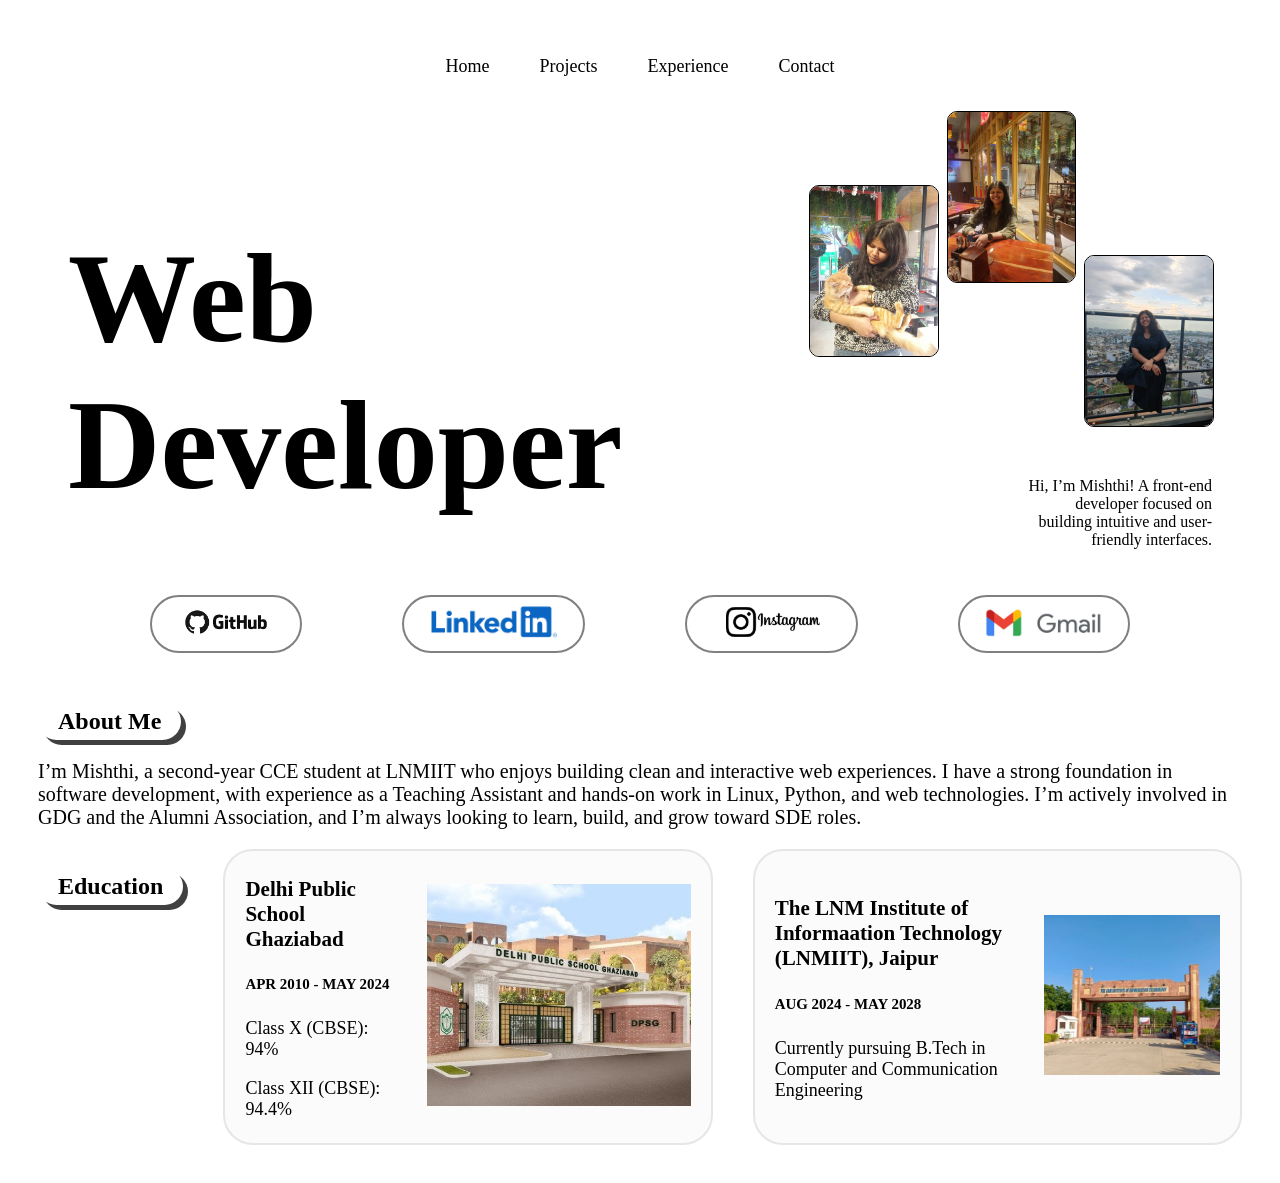
==== index.html @ 228af2f1 "new css initial commit" ====
<!DOCTYPE html>
<html>
  <head>
    <title>MISHTHI GARG</title>
    <link rel="stylesheet" href="main.css">
  </head>
  <body>
    <div class="header">
      <p class="header-element">Home</p>
      <p class="header-element">Projects</p>
      <p class="header-element">Experience</p>
      <p class="header-element">Contact</p>
    </div>
    <div class="content">
      <div class="home">
        <div class="role">
          <h1 class="role-name">Web Developer</h1>
        </div>
        <div class="pics-n-about">
          <div class="home-pic-container">
            <div class="pic-div"><img src="home-pic.jpeg" class="home-pic pic1"></div>
            <div class="pic-div"><img src="home-pic(1).jpeg" class="home-pic pic2"></div>
            <div class="pic-div"><img src="home-pic(2).jpeg" class="home-pic pic3"></div>
          </div>
          <div class="brief">
            <p>
              Hi, I’m Mishthi! A front-end developer focused on building intuitive and user-friendly interfaces.
            </p>
          </div>
        </div>
      </div>
      <div class="socials">
        <div class="social-div">
          <a href="https://github.com/mishthi-garg" target="_blank">
            <img class="social-icon git" src="git-logo.png">
          </a>
        </div>
        <div class="social-div">
          <a href="https://linkedin.com/in/mishthi-garg-" target="_blank">
            <img class="social-icon linkedIn" src="linkedin-logo.png">
          </a>
        </div>
        <div class="social-div">
          <a href="https://instagram.com/garg_mishthi/" target="_blank">
            <img class="social-icon insta" src="insta-logo.png">
          </a>
        </div>
        <div class="social-div">
          <a href="mailto:mishthigarg1306@gmail.com">
            <img class="social-icon gmail" src="gmail-logo.png">
          </a>
        </div>
      </div>
      <div class="about">
        <h2 class="section-heading">About Me</h2>
        <p class="about-para">
          I’m Mishthi, a second-year CCE student at LNMIIT who enjoys building clean and interactive web experiences. I have a strong foundation in software development, with experience as a Teaching Assistant and hands-on work in Linux, Python, and web technologies. I’m actively involved in GDG and the Alumni Association, and I’m always looking to learn, build, and grow toward SDE roles.
        </p>
      </div>
      <div class="education">
        <div>
          <h2 class="section-heading">Education</h2>
        </div>
        <div class="edu DPSG">
          <div class="edu-info">
            <h3>Delhi Public School Ghaziabad</h3>
            <h5>APR 2010 - MAY 2024</h5>
            <p>Class X (CBSE): 94%</p>
            <p>Class XII (CBSE): 94.4%</p>
          </div>
          <div class="edu-pic-div">
            <img class="edu-pic" src="dpsg.jpg">
          </div>
          
        </div>
        <div class="edu LNMIIT">
          <div class="edu-info">
            <h3>The LNM Institute of Informaation Technology (LNMIIT), Jaipur</h3>
            <h5>AUG 2024 - MAY 2028</h5>
            <p>Currently pursuing B.Tech in Computer and Communication Engineering</p>
          </div>
          <div class="edu-pic-div">
            <img class="edu-pic" src="lnmiit.jpg">
          </div>
        </div>
      </div>

      <div class="projects"></div>
      <div class="skills"></div>
      <div class="experience"></div>
      <div class="contact"></div>
    </div>
  </body>
</html>
---- main.css ----
.header{
  display: flex;
  justify-content: center;
  gap: 50px;
}
.header-element{
  font-size: 18px;
}
.header-element:hover{
  font-size: 20px;
  cursor: pointer;
  font-weight: bold;
}

.education{
  display: flex;
  gap: 40px;
  justify-content: left;
  flex-wrap: wrap;
}

.edu{
  padding: 5px 20px;
  border-radius: 30px;
  border: 2px solid rgb(230, 230, 230);
  background-color: rgba(250, 250, 250, 0.75);
  display: flex;
  gap: 30px;
  align-items: center;
  flex: 1 1 300px;
  min-width: 0;
}
.edu-pic{
  width: 100%;
  height: auto;
}

.edu-info{
  font-size: large;
}

.section-heading{
  padding: 5px 20px;
  border-radius: 50px;
  width: fit-content;
  box-shadow: 5px 5px rgba(0,0,0,0.75);
}
.about-para{
  font-size: clamp(12px, 2vw, 20px);
}

.pics-n-about{
  display: flex;
  flex-direction: column;
  /* background-color: aqua; */
}
.brief{
  font-size: clamp(12px, 2vw, 16px);
  padding-right: 30px;
  width: 40%;
  margin-left: auto;
}
.brief p{
  text-align: right;
}

.socials{
  display: flex;
  gap: 100px;
  justify-content: center;
  padding: 30px;
}
.social-icon{
  width: 100%;
  height: 40px;
}
.social-div{
  border: 2px solid gray;
  padding: 5px 20px;
  border-radius: 50px;
}
.social-div:hover{
  border: 5px solid black;
  cursor: pointer;
}
.home{
  display: grid;
  grid-template-columns: 2fr 1.25fr;
}
.home-pic{
  width: 100%;
  height: auto;
  border: 0.25px solid black;
  border-radius: 10px;
}

.pic1{
  margin-top: -10px;
}
.pic2{
  margin-top: -180px;
}
.pic3{
  margin-top: 130px;
}
.home-pic-container{
  /* background-color: blueviolet; */
  display: grid;
  grid-template-columns: 1fr 1fr 1fr;
  column-gap: 10px;
  padding: 30px;
  align-items: center;
}
.role-name{
  font-size: clamp(40px, 10vw, 160px);
  margin: 0;
  padding: 30px;
}
.role{
  padding-top: 100px;
  /* background-color: chartreuse; */
}
body{
  padding: 30px;
}
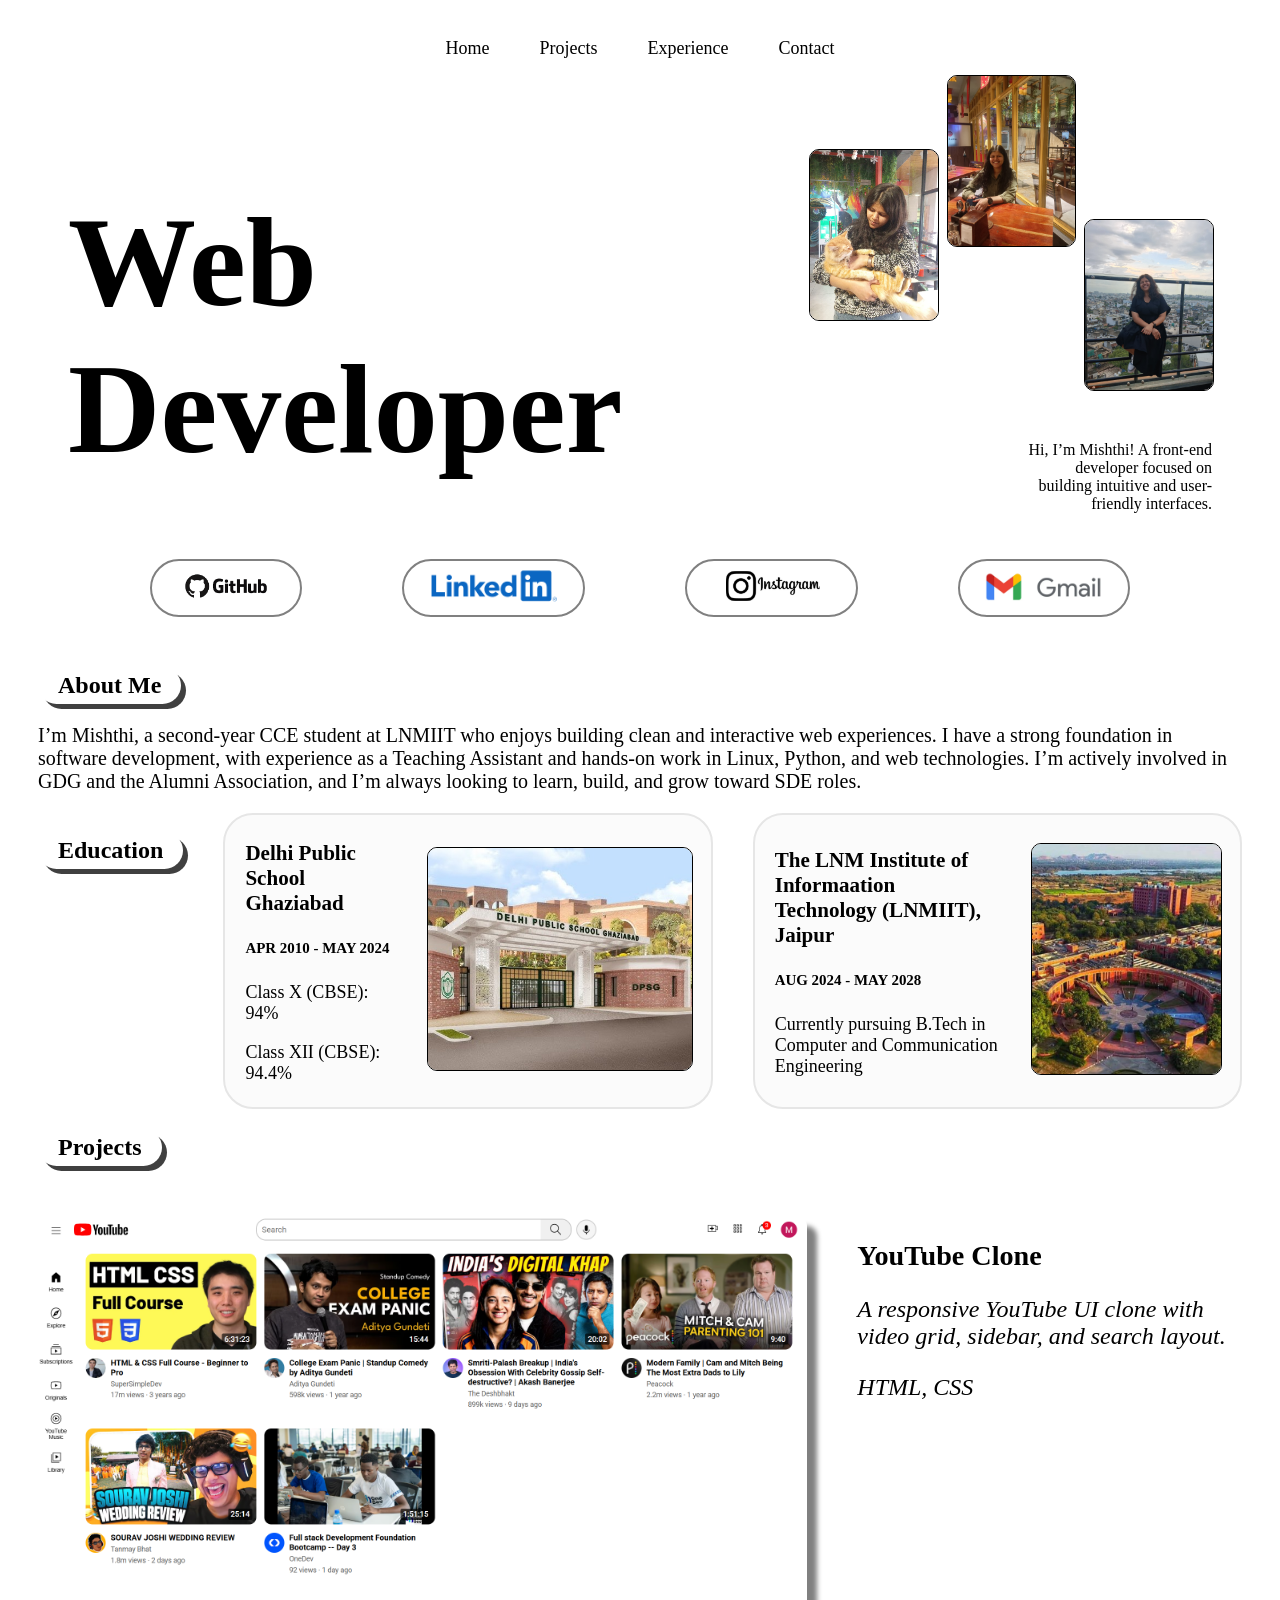
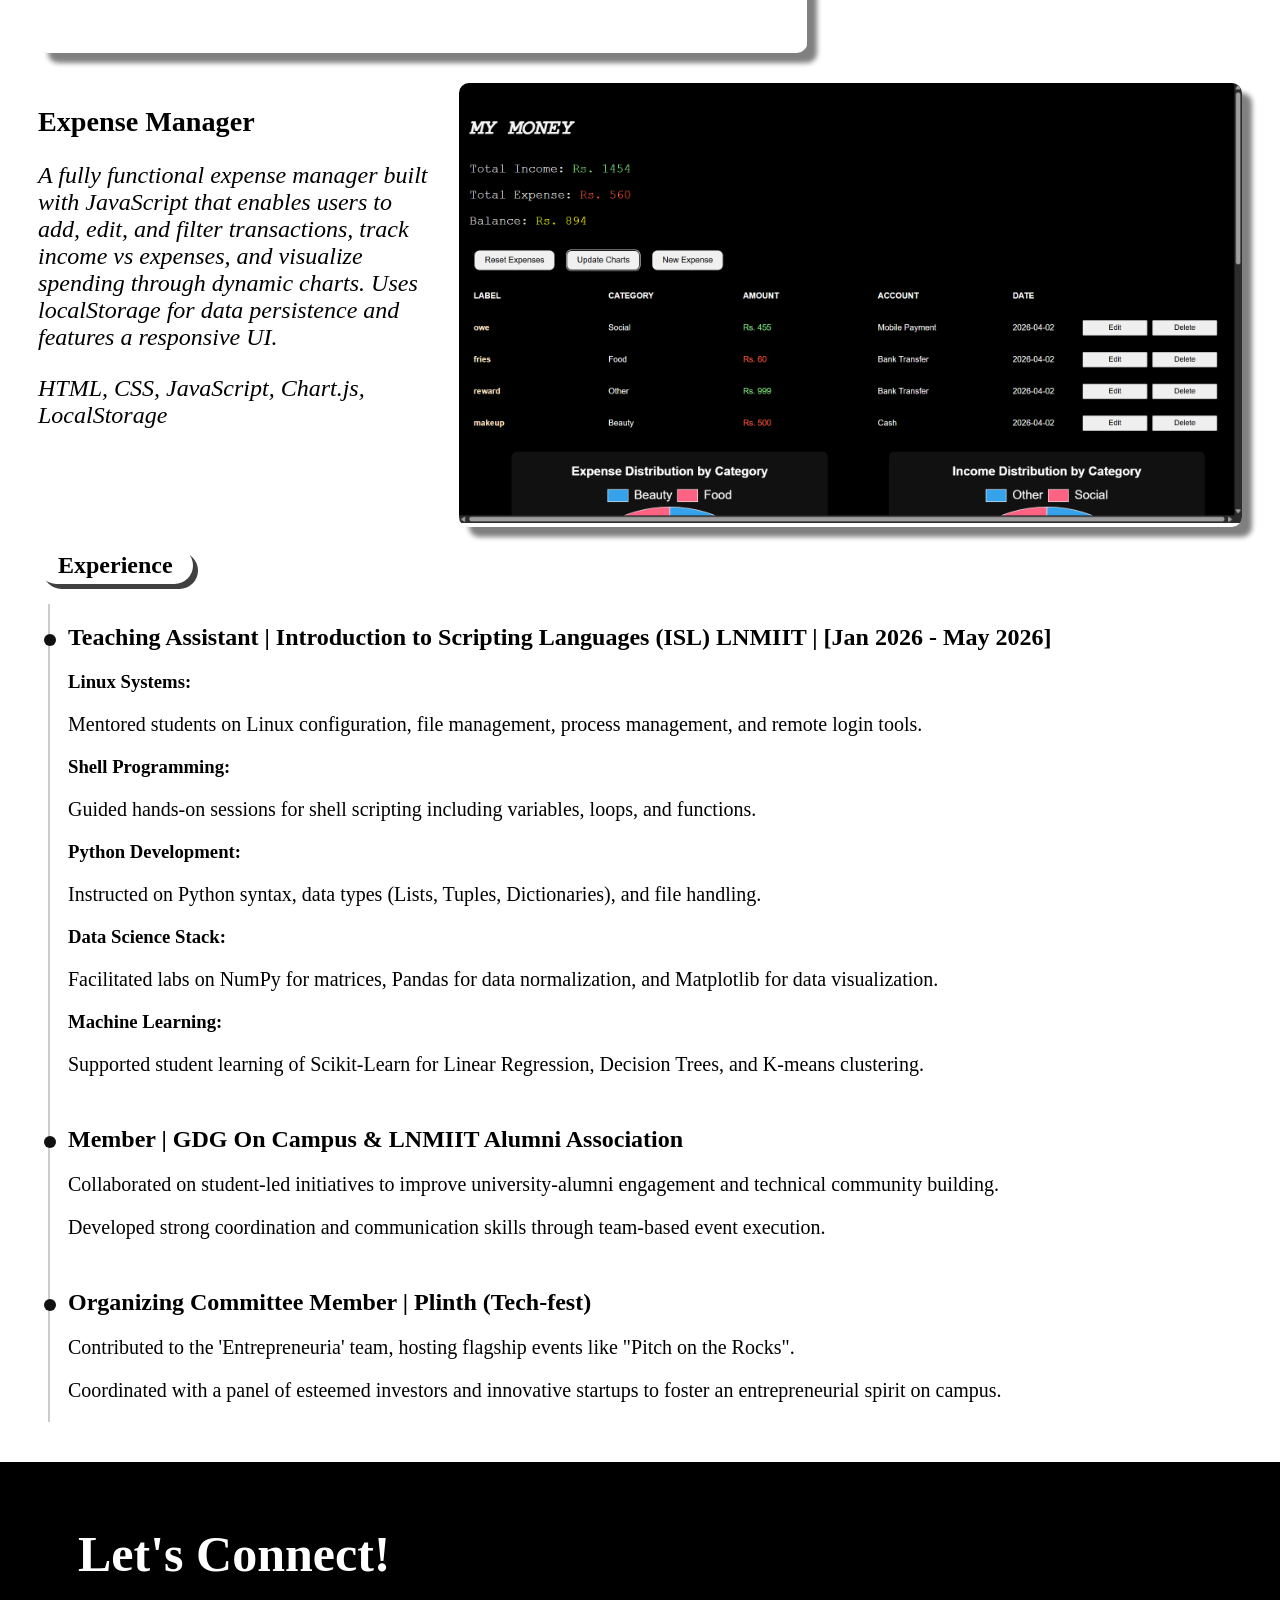
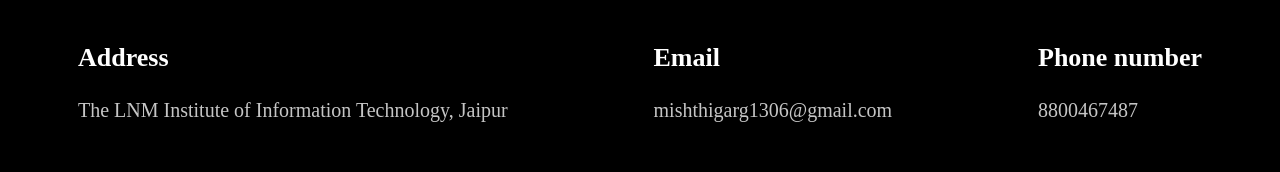
==== commit 12214062: "remaining elements" ====
--- a/index.html
+++ b/index.html
@@ -6,13 +6,13 @@
   </head>
   <body>
     <div class="header">
-      <p class="header-element">Home</p>
-      <p class="header-element">Projects</p>
-      <p class="header-element">Experience</p>
-      <p class="header-element">Contact</p>
+      <a href="#home" class="header-element">Home</a>
+      <a href="#projects" class="header-element">Projects</a>
+      <a href="#experience" class="header-element">Experience</a>
+      <a href="#contact" class="header-element">Contact</a>
     </div>
     <div class="content">
-      <div class="home">
+      <div class="home" id="home">
         <div class="role">
           <h1 class="role-name">Web Developer</h1>
         </div>
@@ -51,7 +51,7 @@
           </a>
         </div>
       </div>
-      <div class="about">
+      <div class="about" id="about">
         <h2 class="section-heading">About Me</h2>
         <p class="about-para">
           I’m Mishthi, a second-year CCE student at LNMIIT who enjoys building clean and interactive web experiences. I have a strong foundation in software development, with experience as a Teaching Assistant and hands-on work in Linux, Python, and web technologies. I’m actively involved in GDG and the Alumni Association, and I’m always looking to learn, build, and grow toward SDE roles.
@@ -85,10 +85,107 @@
         </div>
       </div>
 
-      <div class="projects"></div>
-      <div class="skills"></div>
-      <div class="experience"></div>
-      <div class="contact"></div>
+      <div class="projects" id="projects">
+        <div>
+          <h2 class="section-heading">Projects</h2>
+        </div>
+        <div class="yt-project proj-div">
+          <div class="thumbnail">
+            <a href="https://mishthi-garg.github.io/youtube-clone/" target="_blank">
+             <img src="yt-project.png" class="project-img">
+            </a>
+          </div>
+          <div class="proj-info">
+            <h2 class="project-name">YouTube Clone</h2>
+            <p class="project-desc">
+              A responsive YouTube UI clone with video grid, sidebar, and search layout.
+            </p>
+            <p class="tech-stack">HTML, CSS</p>
+          </div>
+        </div>
+        <div class="exp-project proj-div">
+          <div class="proj-info">
+            <h2 class="project-name">Expense Manager</h2>
+            <p class="project-desc">
+              A fully functional expense manager built with JavaScript that enables users to add, edit, and filter transactions, track income vs expenses, and visualize spending through dynamic charts. Uses localStorage for data persistence and features a responsive UI.
+            </p>
+            <p class="tech-stack">
+              HTML, CSS, JavaScript, Chart.js, LocalStorage
+            </p>
+          </div>
+          <div class="thumbnail">
+            <a href="https://mishthi-garg.github.io/expense-tracker/" target="_blank">
+              <img src="exp-project.png" class="project-img">
+            </a>
+          </div>
+
+          </div>
+        </div>
+      </div>
+      
+      <div class="experience" id="experience">
+        <h2 class="section-heading">Experience</h2>
+        <div class="exp-desc timeline">
+          <div class="exp-div">
+            <h2>
+              Teaching Assistant | Introduction to Scripting Languages (ISL) LNMIIT | [Jan 2026 - May 2026]
+            </h2>
+            <h3>
+              Linux Systems:
+            </h3>
+            <p>Mentored students on Linux configuration, file management, process management, and remote login tools.</p>
+
+            <h3>Shell Programming:</h3>
+            <p>Guided hands-on sessions for shell scripting including variables, loops, and functions.</p>
+
+            <h3>Python Development:</h3>
+            <p>Instructed on Python syntax, data types (Lists, Tuples, Dictionaries), and file handling.</p>
+
+            <h3>Data Science Stack:</h3>
+            <p>
+               Facilitated labs on NumPy for matrices, Pandas for data normalization, and Matplotlib for data visualization.
+            </p>
+
+            <h3>Machine Learning: </h3>
+            <p>Supported student learning of Scikit-Learn for Linear Regression, Decision Trees, and K-means clustering.</p>
+          </div>
+          <div class="exp-div">
+            <h2>Member | GDG On Campus & LNMIIT Alumni Association</h2>
+            <p>Collaborated on student-led initiatives to improve university-alumni engagement and technical community building.</p>
+            <p>Developed strong coordination and communication skills through team-based event execution.</p>
+          </div>
+          <div class="exp-div">
+            <h2>Organizing Committee Member | Plinth (Tech-fest)</h2>
+            <p>Contributed to the 'Entrepreneuria' team, hosting flagship events like "Pitch on the Rocks".</p>
+            <p>Coordinated with a panel of esteemed investors and innovative startups to foster an entrepreneurial spirit on campus.</p>
+          </div>
+        </div>
+      </div>
+      <div class="contact" id="contact">
+        <div contact-head>
+          <h1>Let's Connect!</h1>
+        </div>
+        <div class="contact-details">
+          <div class="contact-div">
+            <h3>
+              Address
+            </h3>
+            <p>The LNM Institute of Information Technology, Jaipur</p>
+          </div>
+          <div class="contact-div">
+            <h3>
+              Email
+            </h3>
+            <p>mishthigarg1306@gmail.com</p>
+          </div>
+          <div class="contact-div">
+            <h3>
+              Phone number
+            </h3>
+            <p>8800467487</p>
+          </div>
+        </div>
+      </div>
     </div>
   </body>
 </html>
--- a/main.css
+++ b/main.css
@@ -5,11 +5,92 @@
 }
 .header-element{
   font-size: 18px;
+  color: black;
+  text-decoration: none;
 }
 .header-element:hover{
   font-size: 20px;
   cursor: pointer;
   font-weight: bold;
+}
+
+.timeline {
+  position: relative;
+  padding-left: 30px;
+}
+
+.timeline::before {
+  content: '';
+  position: absolute;
+  left: 10px;
+  top: 0;
+  width: 2px;
+  height: 100%;
+  background-color: #ccc;
+}
+
+.exp-div {
+  position: relative;
+}
+
+.exp-div::before {
+  content: '';
+  position: absolute;
+  left: -24px;
+  top: 30px;
+  width: 12px;
+  height: 12px;
+  background-color: #111;
+  border-radius: 50%;
+}
+
+.experience p{
+  font-size: 20px;
+}
+.exp-desc{
+  display: flex;
+  flex-direction: column;
+  row-gap: 10px;
+}
+
+.project-name {
+  font-size: clamp(18px, 2.2vw, 32px);
+  font-weight: 600;
+}
+.project-desc, .tech-stack{
+ font-size: clamp(12px, 2.2vw, 24px);
+ font-style: italic;
+}
+
+.projects{
+  display: flex;
+  flex-direction: column;
+  row-gap: 30px;
+}
+.project-img{
+  width: 100%;
+  height: auto;
+}
+.thumbnail{
+  box-shadow: 10px 10px 5px rgba(0, 0, 0, 0.497);
+  border-radius: 10px;
+  overflow: hidden;
+}
+
+.thumbnail:hover{
+  cursor: pointer;
+  height: auto;
+  border: 2px solid black;
+}
+.proj-div{
+  display: grid;
+  grid-template-columns: 2fr 1fr;
+  gap: 50px;
+}
+.exp-project{
+  display: grid;
+  grid-template-columns: 1fr 2fr;
+  gap: 30px;
 }
 
 .education{
@@ -33,6 +114,8 @@
 .edu-pic{
   width: 100%;
   height: auto;
+  border: 0.25px solid black;
+  border-radius: 10px;
 }
 
 .edu-info{
@@ -122,4 +205,27 @@
 }
 body{
   padding: 30px;
+}
+.contact {
+  margin-left: -40px;
+  margin-right: -40px;
+  margin-bottom: -40px;
+  margin-top: 40px;
+  padding: 30px 80px; /* optional internal spacing */
+  color: white;
+  background-color: black;
+}
+.contact-details{
+  display: flex;
+  justify-content: space-between;
+}
+.contact-div p{
+  font-size: 20px;
+  color: #c5c5c5;
+}
+.contact-div h3{
+  font-size: 26px;
+}
+.contact h1{
+  font-size: 50px;
 }
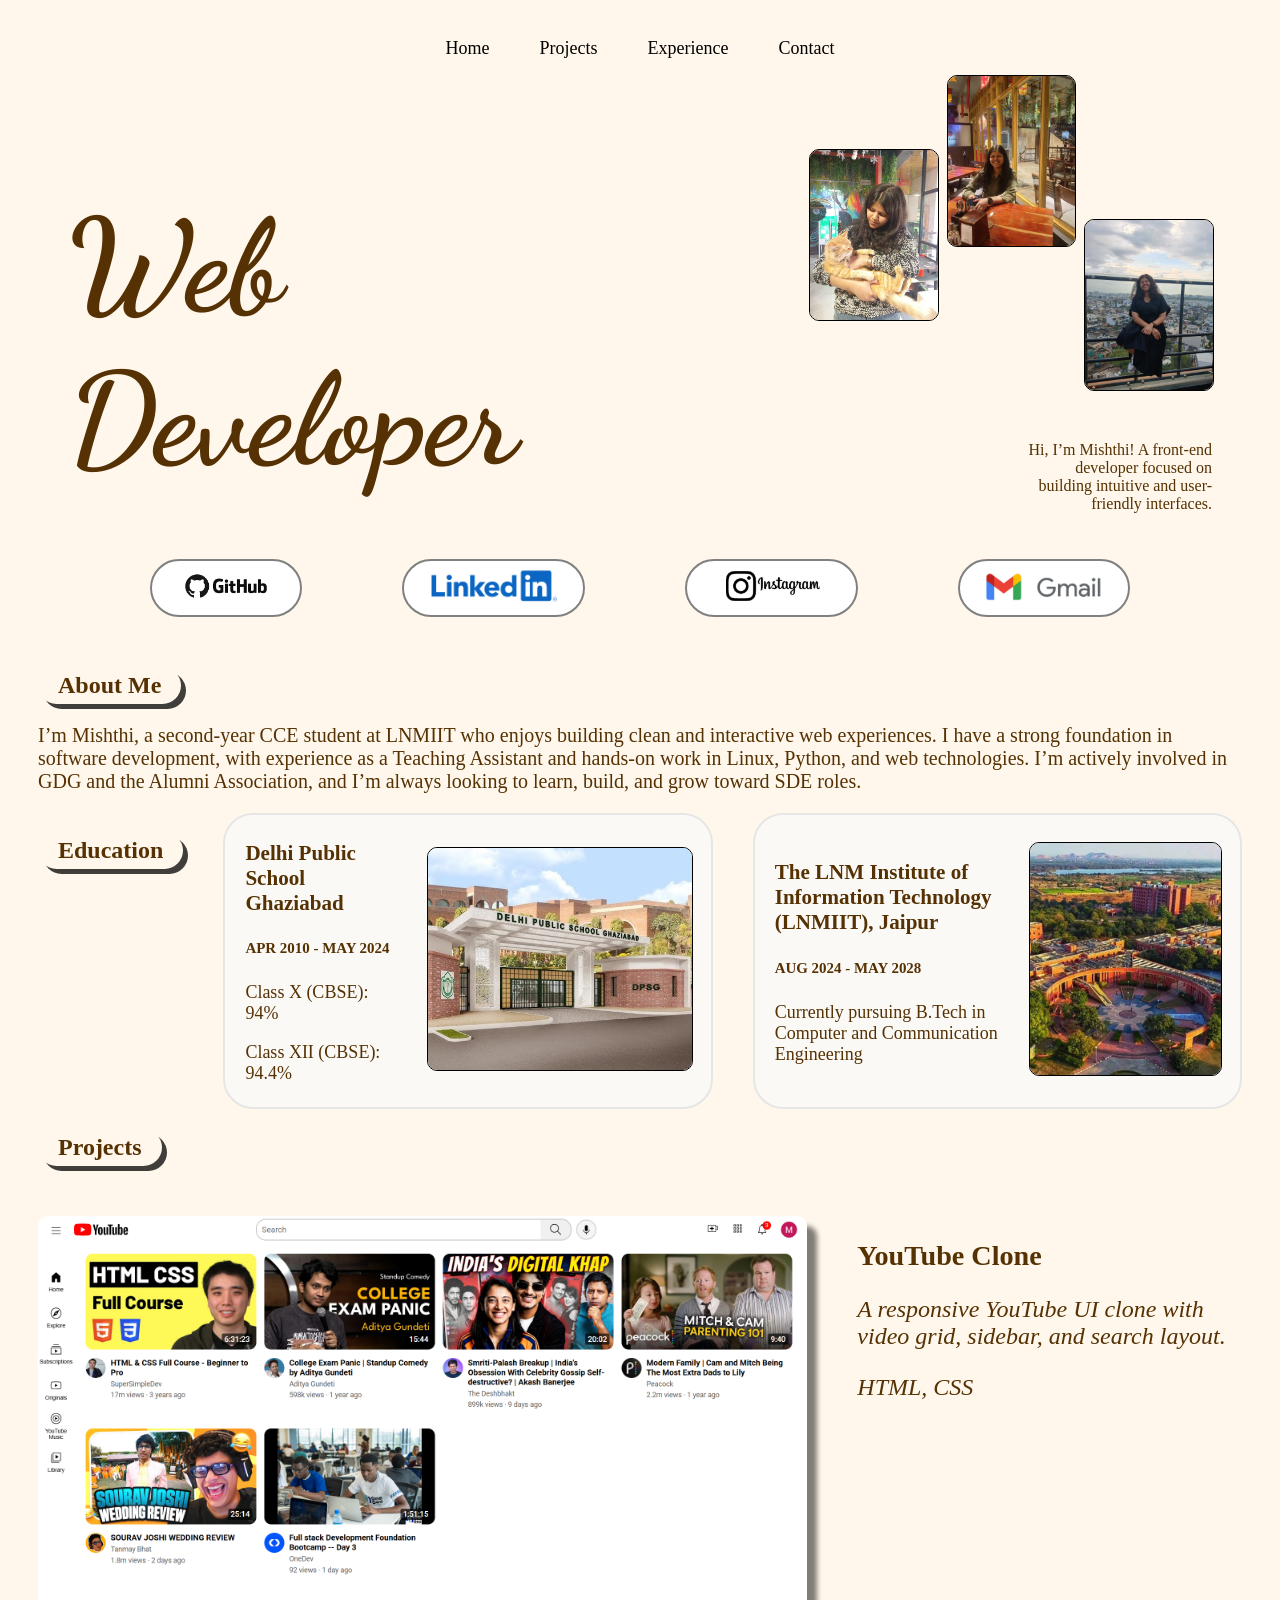
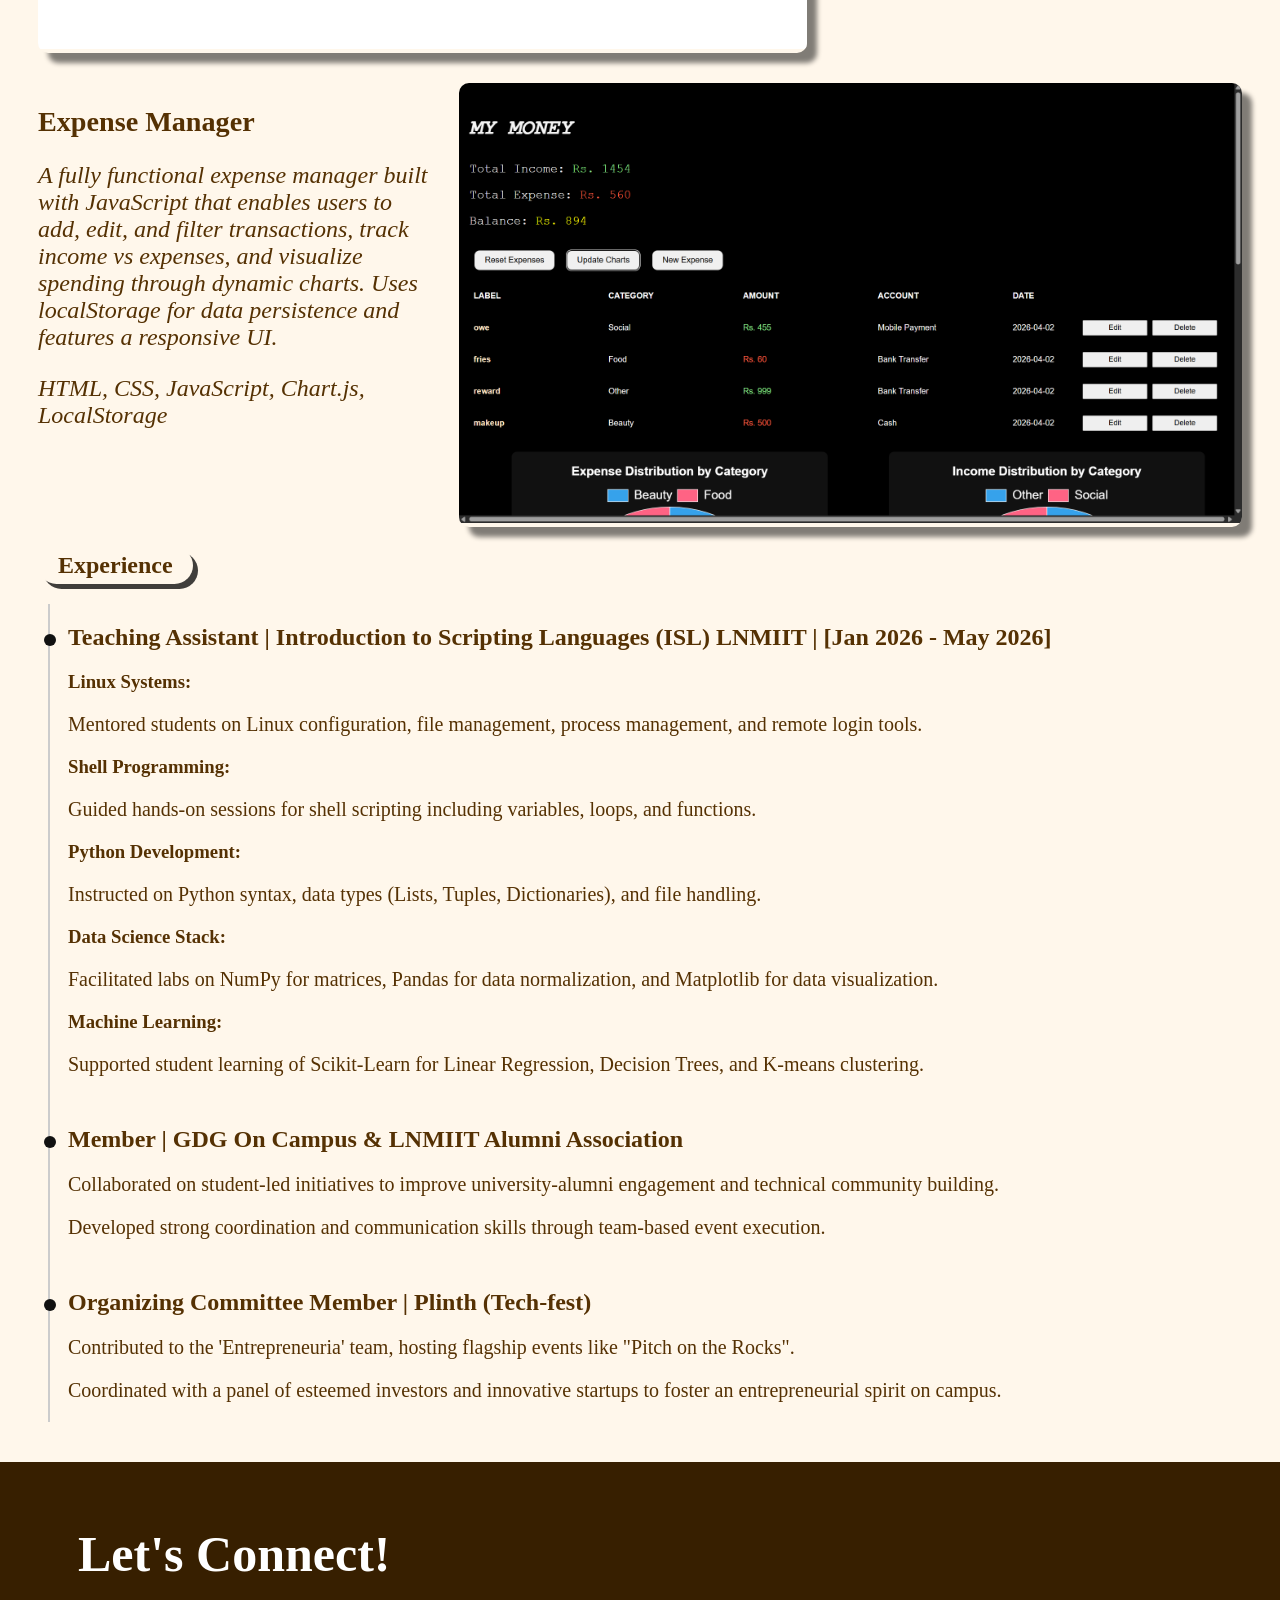
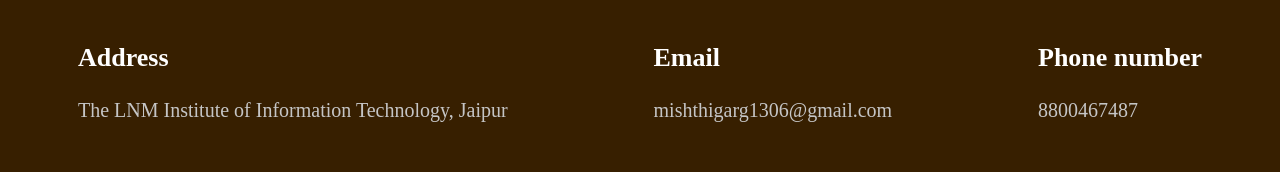
==== commit d68c1397: "color" ====
--- a/index.html
+++ b/index.html
@@ -2,7 +2,12 @@
 <html>
   <head>
     <title>MISHTHI GARG</title>
+      <link rel="preconnect" href="https://fonts.googleapis.com">
+      <link rel="preconnect" href="https://fonts.gstatic.com" crossorigin>
+      <link href="https://fonts.googleapis.com/css2?family=Dancing+Script:wght@400..700&family=Playwrite+GB+J+Guides:ital@0;1&family=Saira+Stencil:ital,wght@0,100..900;1,100..900&display=swap" rel="stylesheet">
+
     <link rel="stylesheet" href="main.css">
+
   </head>
   <body>
     <div class="header">
@@ -75,7 +80,7 @@
         </div>
         <div class="edu LNMIIT">
           <div class="edu-info">
-            <h3>The LNM Institute of Informaation Technology (LNMIIT), Jaipur</h3>
+            <h3>The LNM Institute of Information Technology (LNMIIT), Jaipur</h3>
             <h5>AUG 2024 - MAY 2028</h5>
             <p>Currently pursuing B.Tech in Computer and Communication Engineering</p>
           </div>
--- a/main.css
+++ b/main.css
@@ -161,6 +161,7 @@
   border: 2px solid gray;
   padding: 5px 20px;
   border-radius: 50px;
+  background-color: white;
 }
 .social-div:hover{
   border: 5px solid black;
@@ -198,6 +199,7 @@
   font-size: clamp(40px, 10vw, 160px);
   margin: 0;
   padding: 30px;
+  font-family: "Dancing Script", cursive;
 }
 .role{
   padding-top: 100px;
@@ -205,6 +207,9 @@
 }
 body{
   padding: 30px;
+  background-color: rgb(255, 247, 235);
+  /* color: rgb(55, 31, 0); */
+   color: rgb(85, 49, 3);
 }
 .contact {
   margin-left: -40px;
@@ -213,7 +218,7 @@
   margin-top: 40px;
   padding: 30px 80px; /* optional internal spacing */
   color: white;
-  background-color: black;
+  background-color: rgb(55, 31, 0);
 }
 .contact-details{
   display: flex;
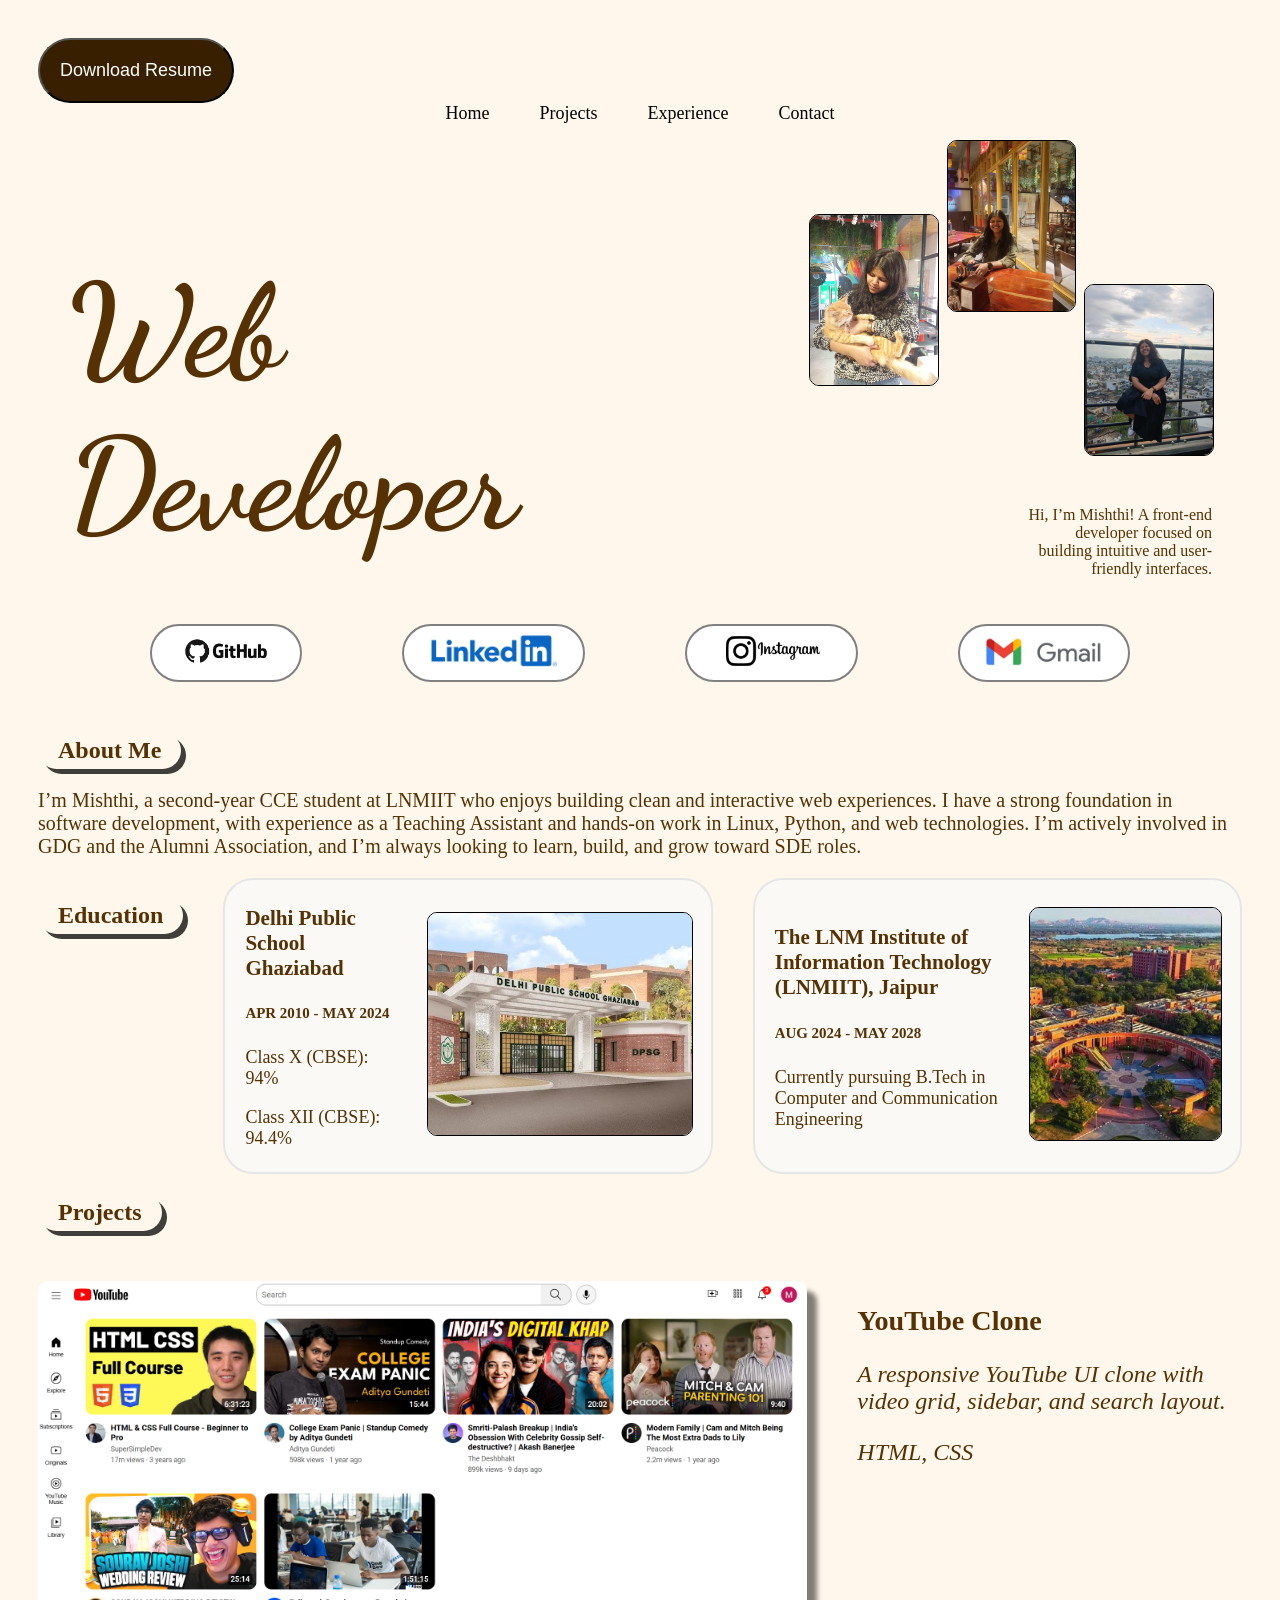
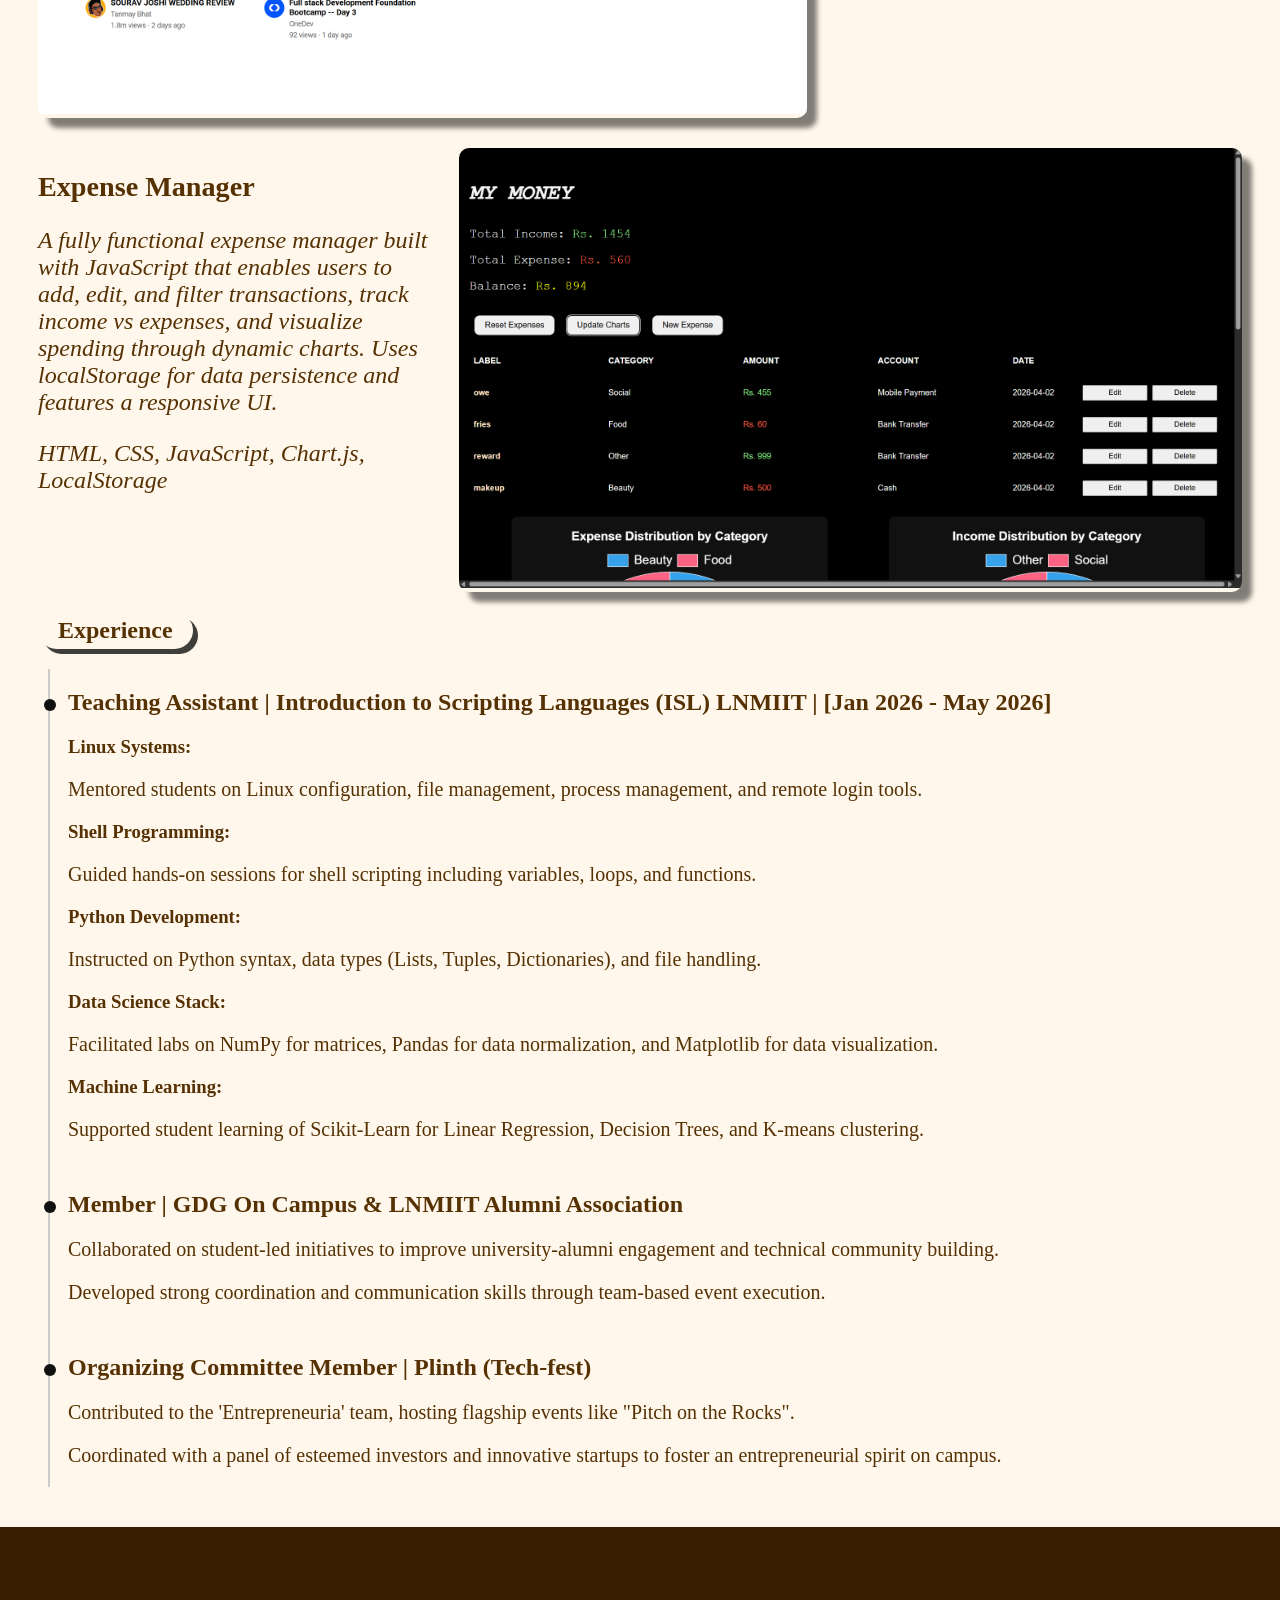
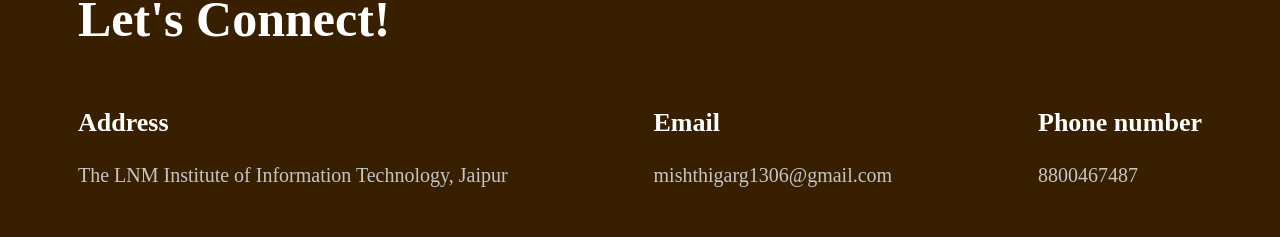
==== commit 72383d9e: "resume button" ====
--- a/index.html
+++ b/index.html
@@ -10,6 +10,12 @@
 
   </head>
   <body>
+    <div>
+      <a href="resume_mishthi.pdf" target="_blank">
+        <button class="download-button">Download Resume</button>
+      </a>
+    </div>
+    
     <div class="header">
       <a href="#home" class="header-element">Home</a>
       <a href="#projects" class="header-element">Projects</a>
--- a/main.css
+++ b/main.css
@@ -1,3 +1,15 @@
+.download-button{
+  background-color:  rgb(55, 31, 0);
+  color: white;
+  padding: 20px;
+  border-radius: 50px;
+  font-size: clamp(18px, 2.2vw, 18px);
+}
+.download-button:hover{
+  cursor: pointer;
+  border: 5px solid black;
+}
+
 .header{
   display: flex;
   justify-content: center;
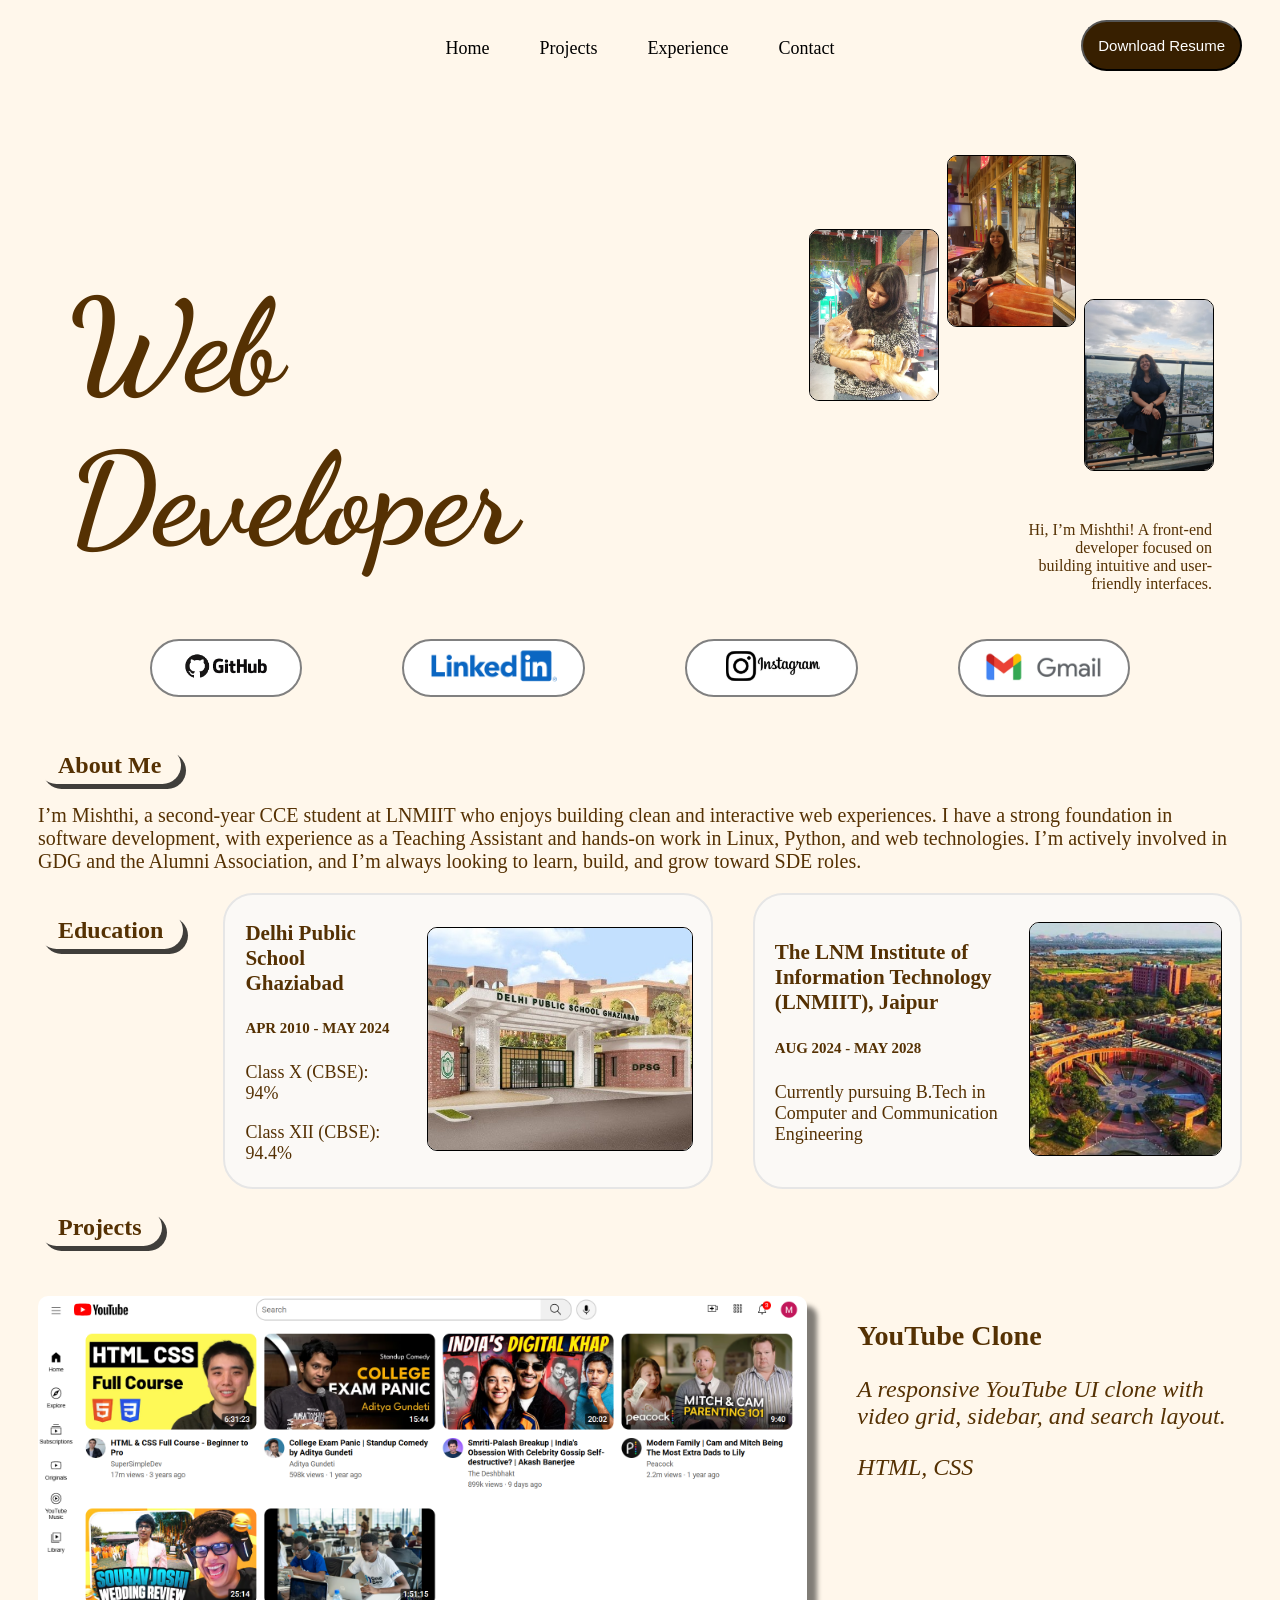
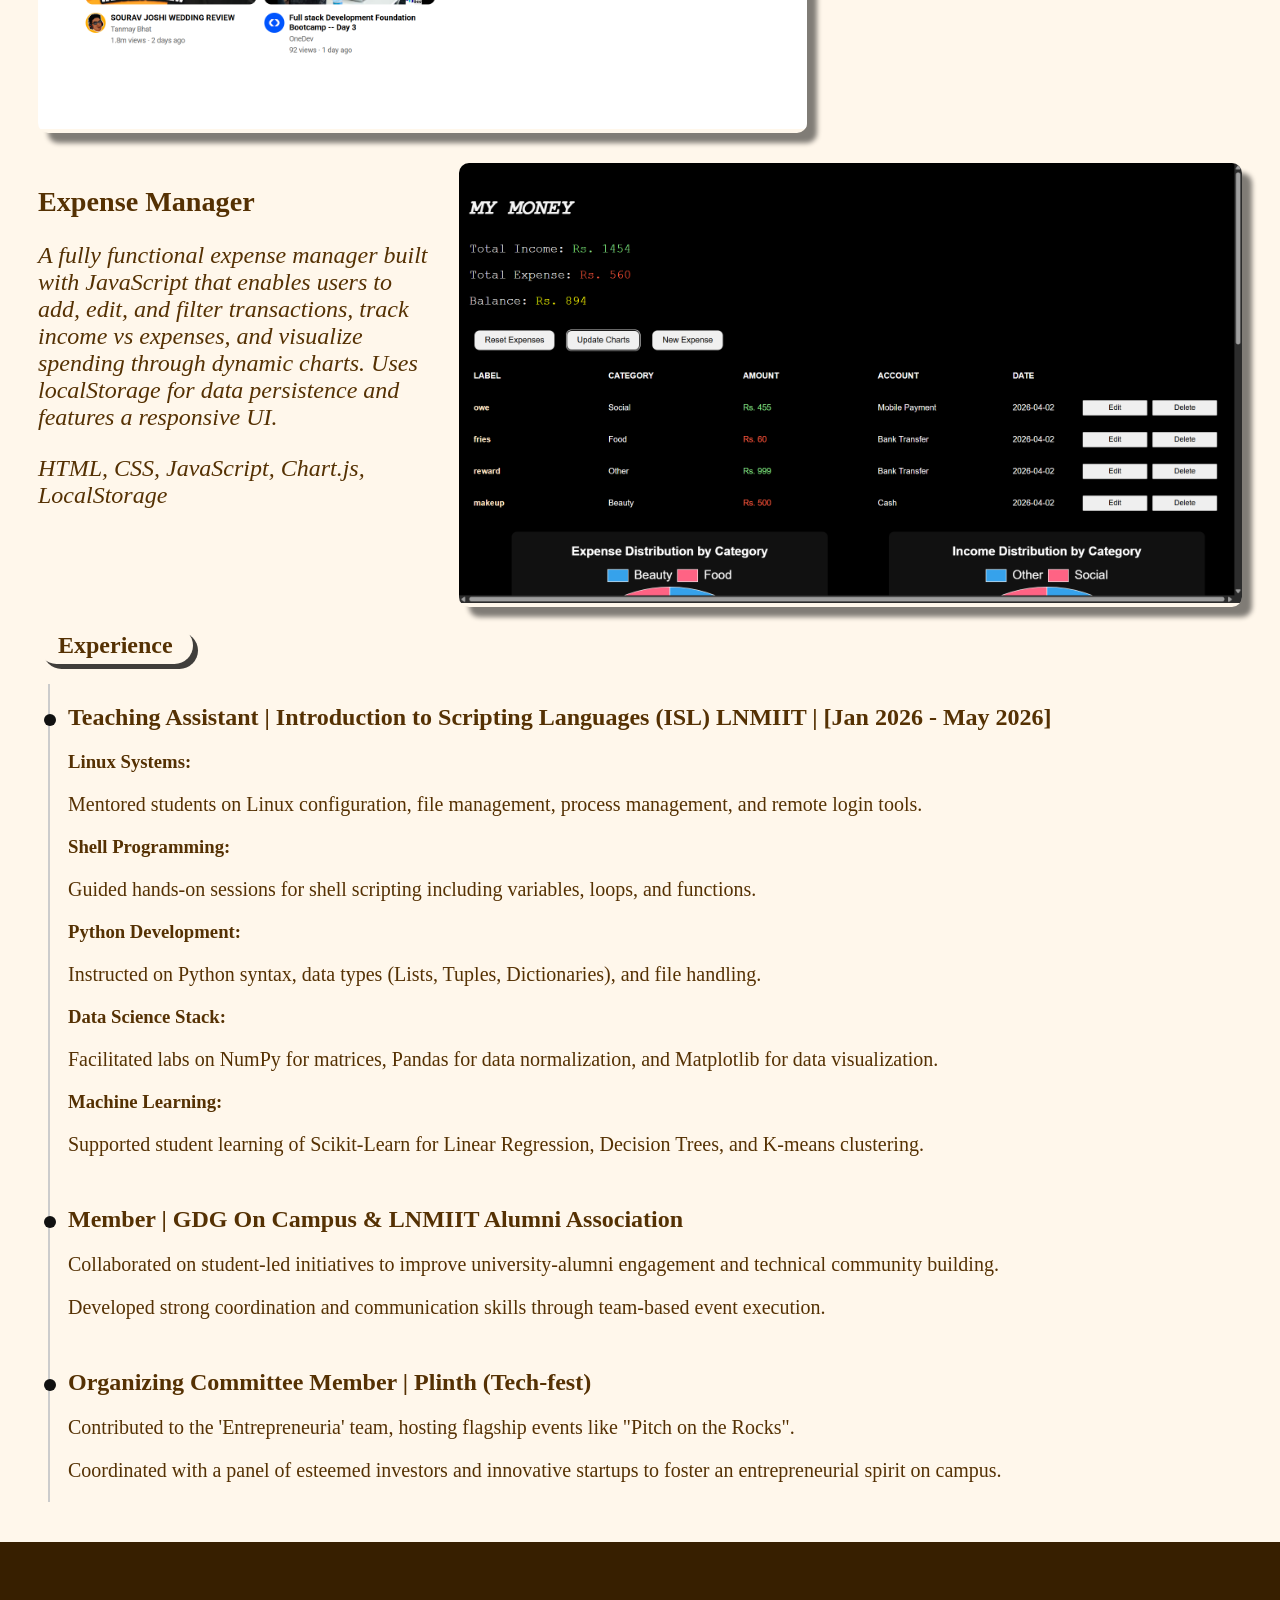
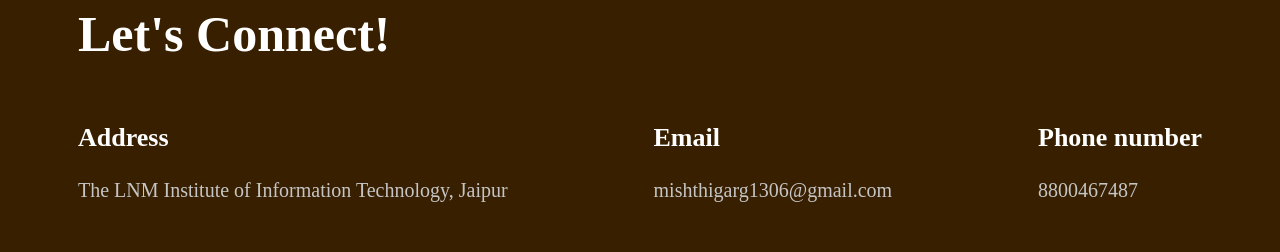
==== commit 675db9d8: "button position" ====
--- a/index.html
+++ b/index.html
@@ -10,7 +10,8 @@
 
   </head>
   <body>
-    <div>
+    <div class="header-box">
+      <div class="download-box">
       <a href="resume_mishthi.pdf" target="_blank">
         <button class="download-button">Download Resume</button>
       </a>
@@ -22,6 +23,8 @@
       <a href="#experience" class="header-element">Experience</a>
       <a href="#contact" class="header-element">Contact</a>
     </div>
+    </div>
+    
     <div class="content">
       <div class="home" id="home">
         <div class="role">
--- a/main.css
+++ b/main.css
@@ -1,13 +1,25 @@
 .download-button{
   background-color:  rgb(55, 31, 0);
   color: white;
-  padding: 20px;
+  padding: 15px;
   border-radius: 50px;
-  font-size: clamp(18px, 2.2vw, 18px);
+  font-size: clamp(5px, 2.2vw, 15px);
 }
 .download-button:hover{
   cursor: pointer;
-  border: 5px solid black;
+  background-color: transparent;
+  border: 2px solid rgb(55, 31, 0);
+  color: rgb(55, 31, 0);
+}
+.download-box{
+  position: absolute;
+  top: -18px;
+  right: 0;
+}
+.header-box{
+  position: relative;
+  margin-bottom: 80px;
+  /* background-color: aquamarine; */
 }
 
 .header{
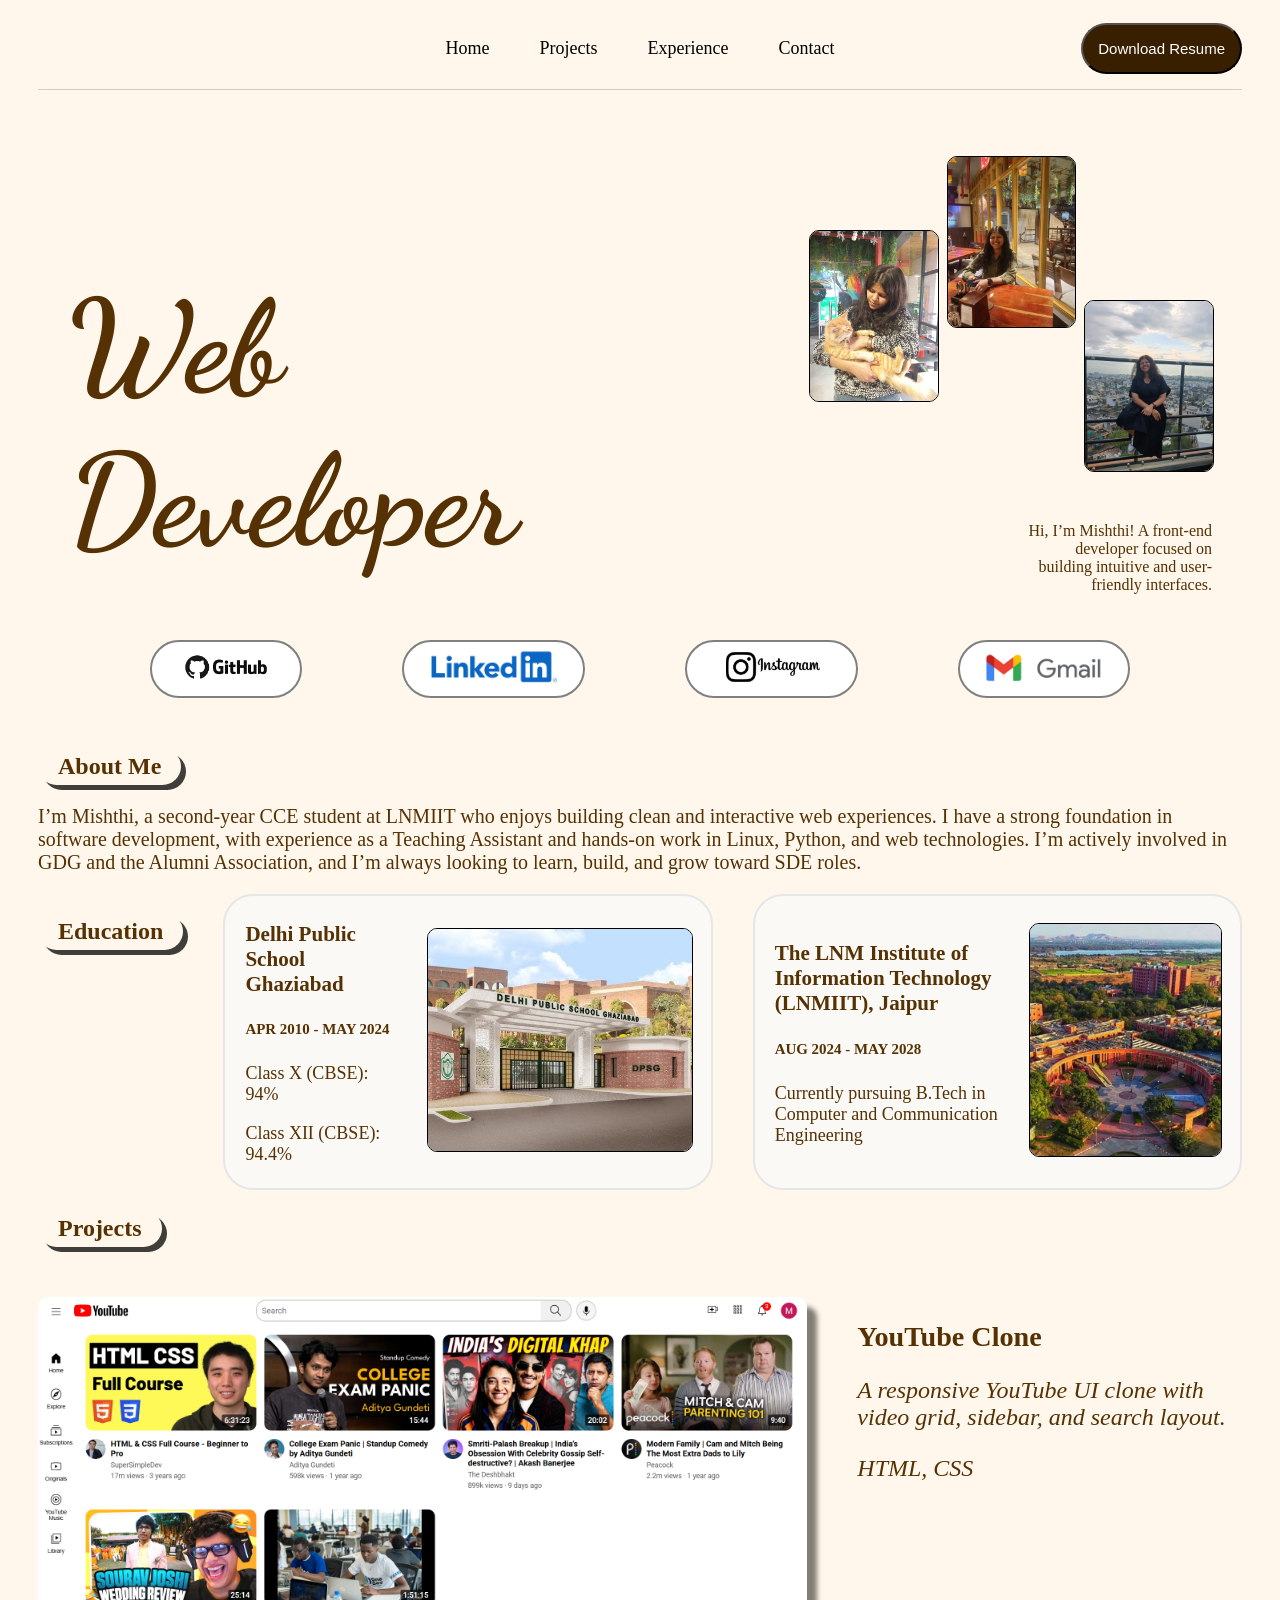
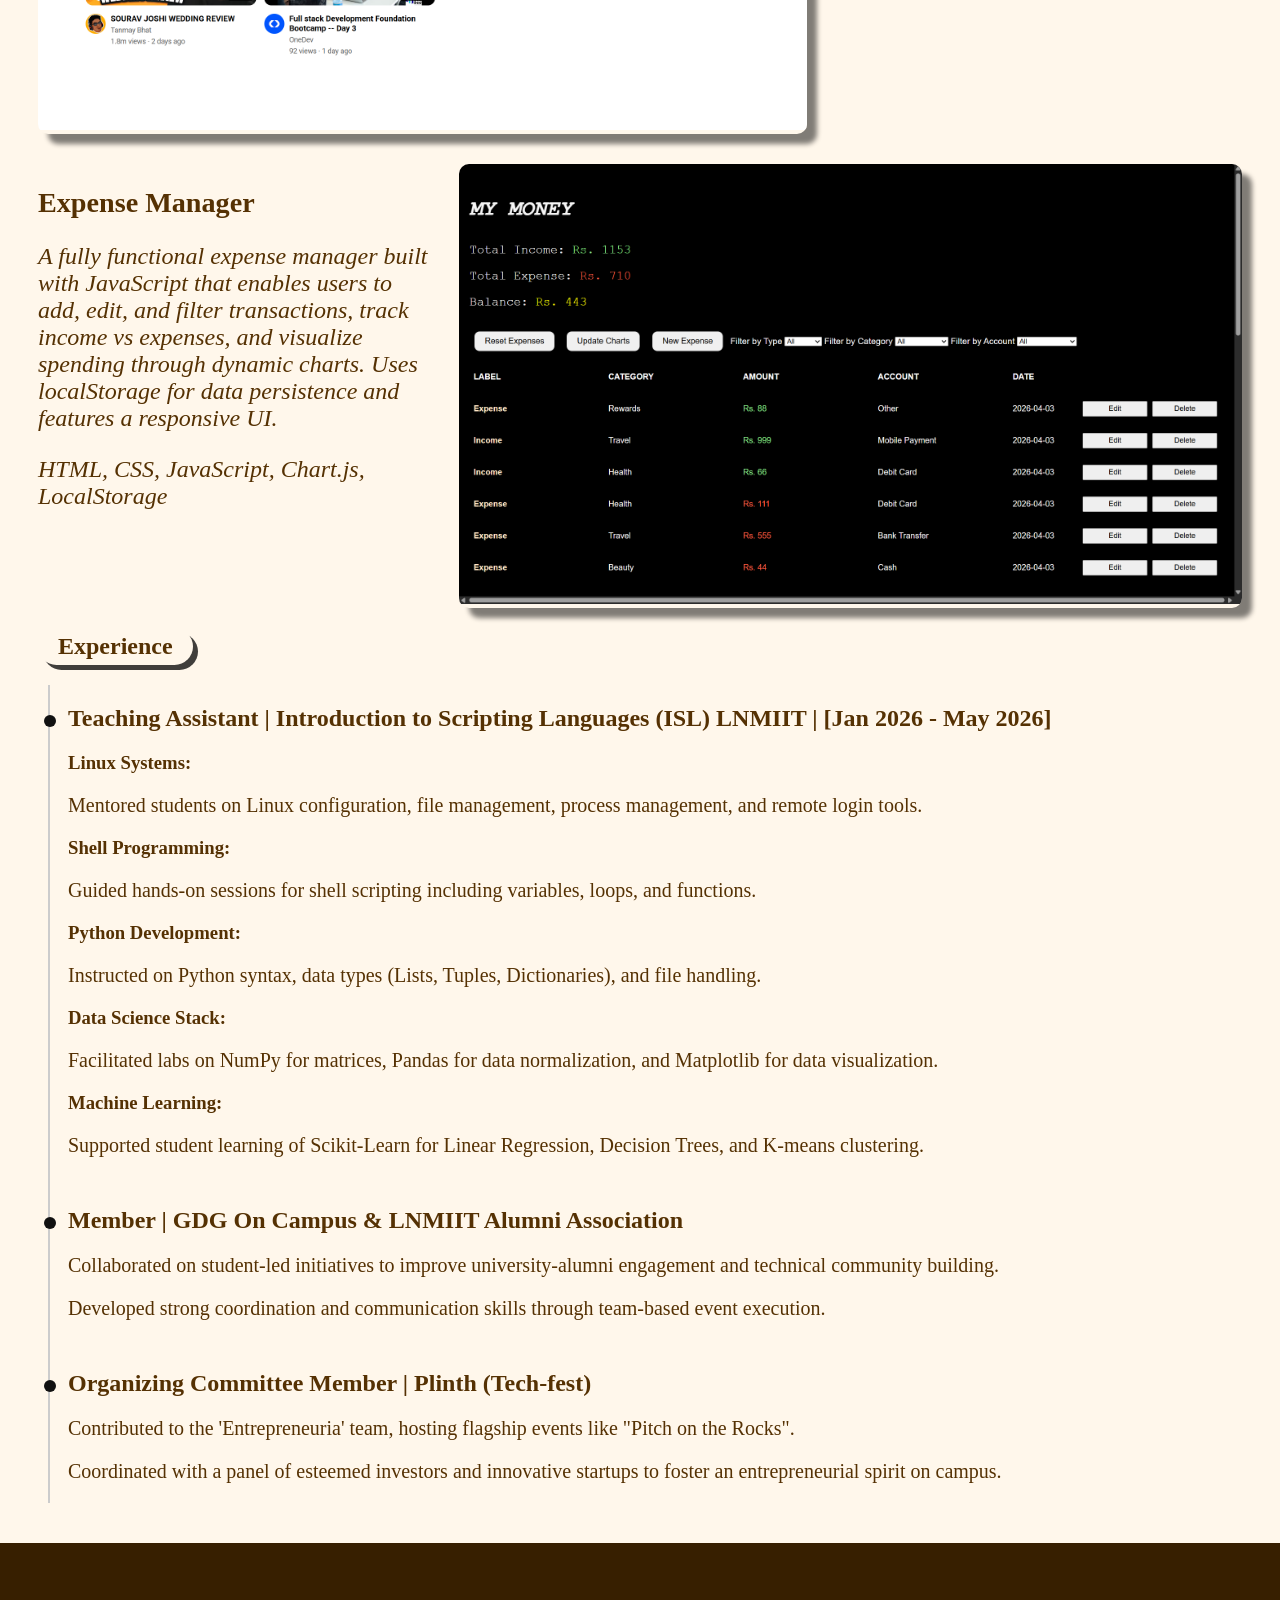
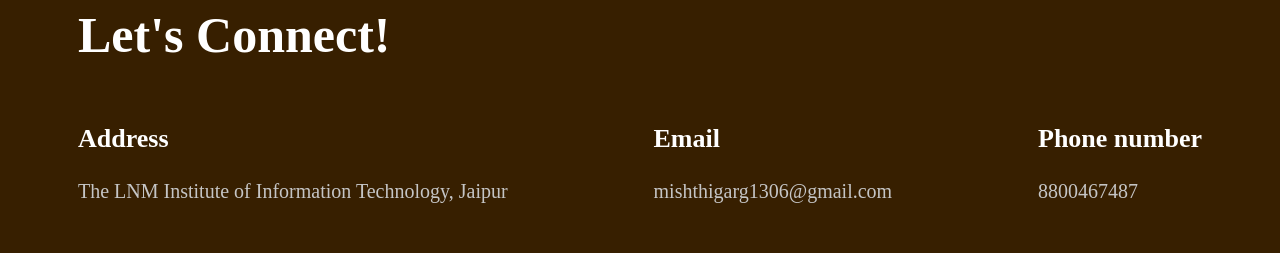
==== commit 5e473443: "header position" ====
--- a/index.html
+++ b/index.html
@@ -12,17 +12,17 @@
   <body>
     <div class="header-box">
       <div class="download-box">
-      <a href="resume_mishthi.pdf" target="_blank">
-        <button class="download-button">Download Resume</button>
-      </a>
-    </div>
+        <a href="resume_mishthi.pdf" target="_blank">
+          <button class="download-button">Download Resume</button>
+        </a>
+      </div>
     
-    <div class="header">
-      <a href="#home" class="header-element">Home</a>
-      <a href="#projects" class="header-element">Projects</a>
-      <a href="#experience" class="header-element">Experience</a>
-      <a href="#contact" class="header-element">Contact</a>
-    </div>
+      <div class="header">
+        <a href="#home" class="header-element">Home</a>
+        <a href="#projects" class="header-element">Projects</a>
+        <a href="#experience" class="header-element">Experience</a>
+        <a href="#contact" class="header-element">Contact</a>
+      </div>
     </div>
     
     <div class="content">
--- a/main.css
+++ b/main.css
@@ -13,19 +13,25 @@
 }
 .download-box{
   position: absolute;
-  top: -18px;
+  top: 15px;
   right: 0;
 }
 .header-box{
-  position: relative;
-  margin-bottom: 80px;
+  position: sticky;
+  top: 0;
+  padding-top: 30px;
+  padding-bottom: 30px;
+  margin-bottom: 50px;
   /* background-color: aquamarine; */
+  background-color: rgb(255, 247, 235);
+  border-bottom: 1px solid rgba(55, 31, 1, 0.2);
 }
 
 .header{
   display: flex;
   justify-content: center;
   gap: 50px;
+  /* background-color: red; */
 }
 .header-element{
   font-size: 18px;
@@ -231,6 +237,7 @@
 }
 body{
   padding: 30px;
+  padding-top: 0;
   background-color: rgb(255, 247, 235);
   /* color: rgb(55, 31, 0); */
    color: rgb(85, 49, 3);
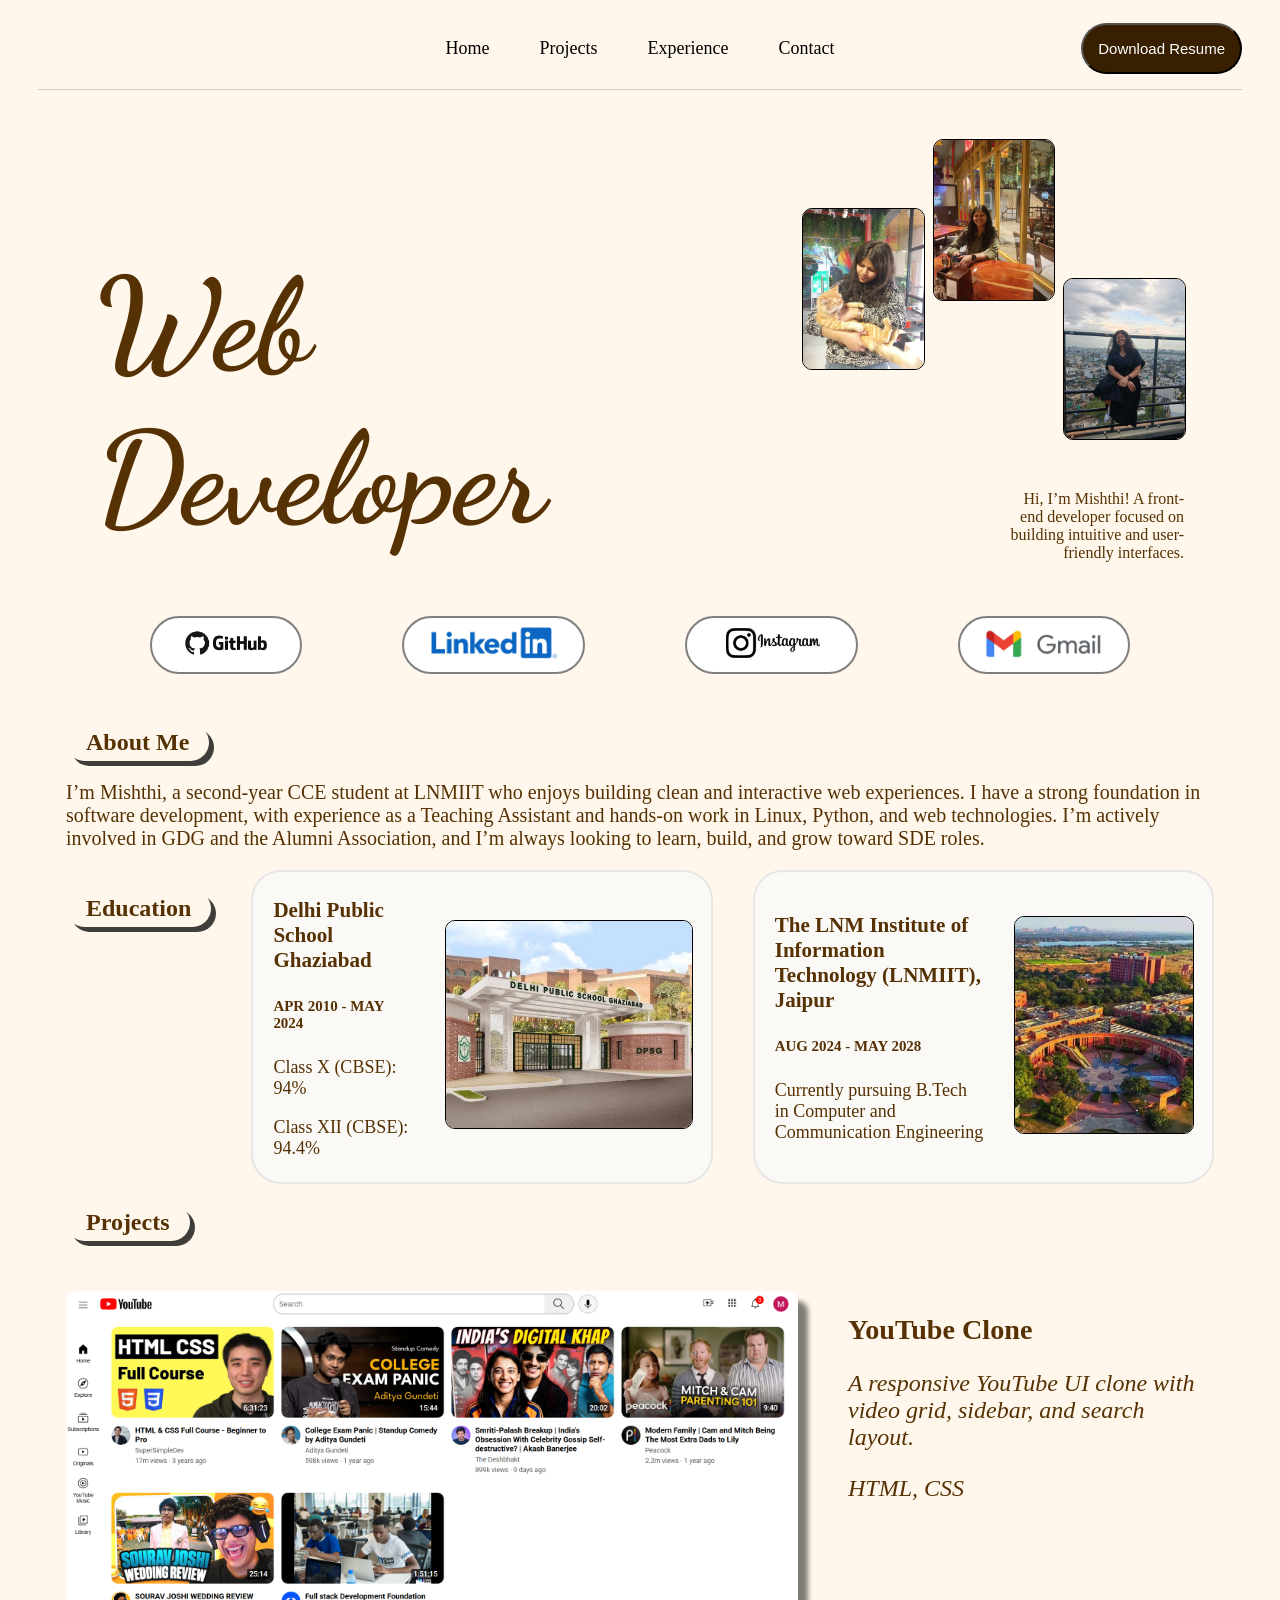
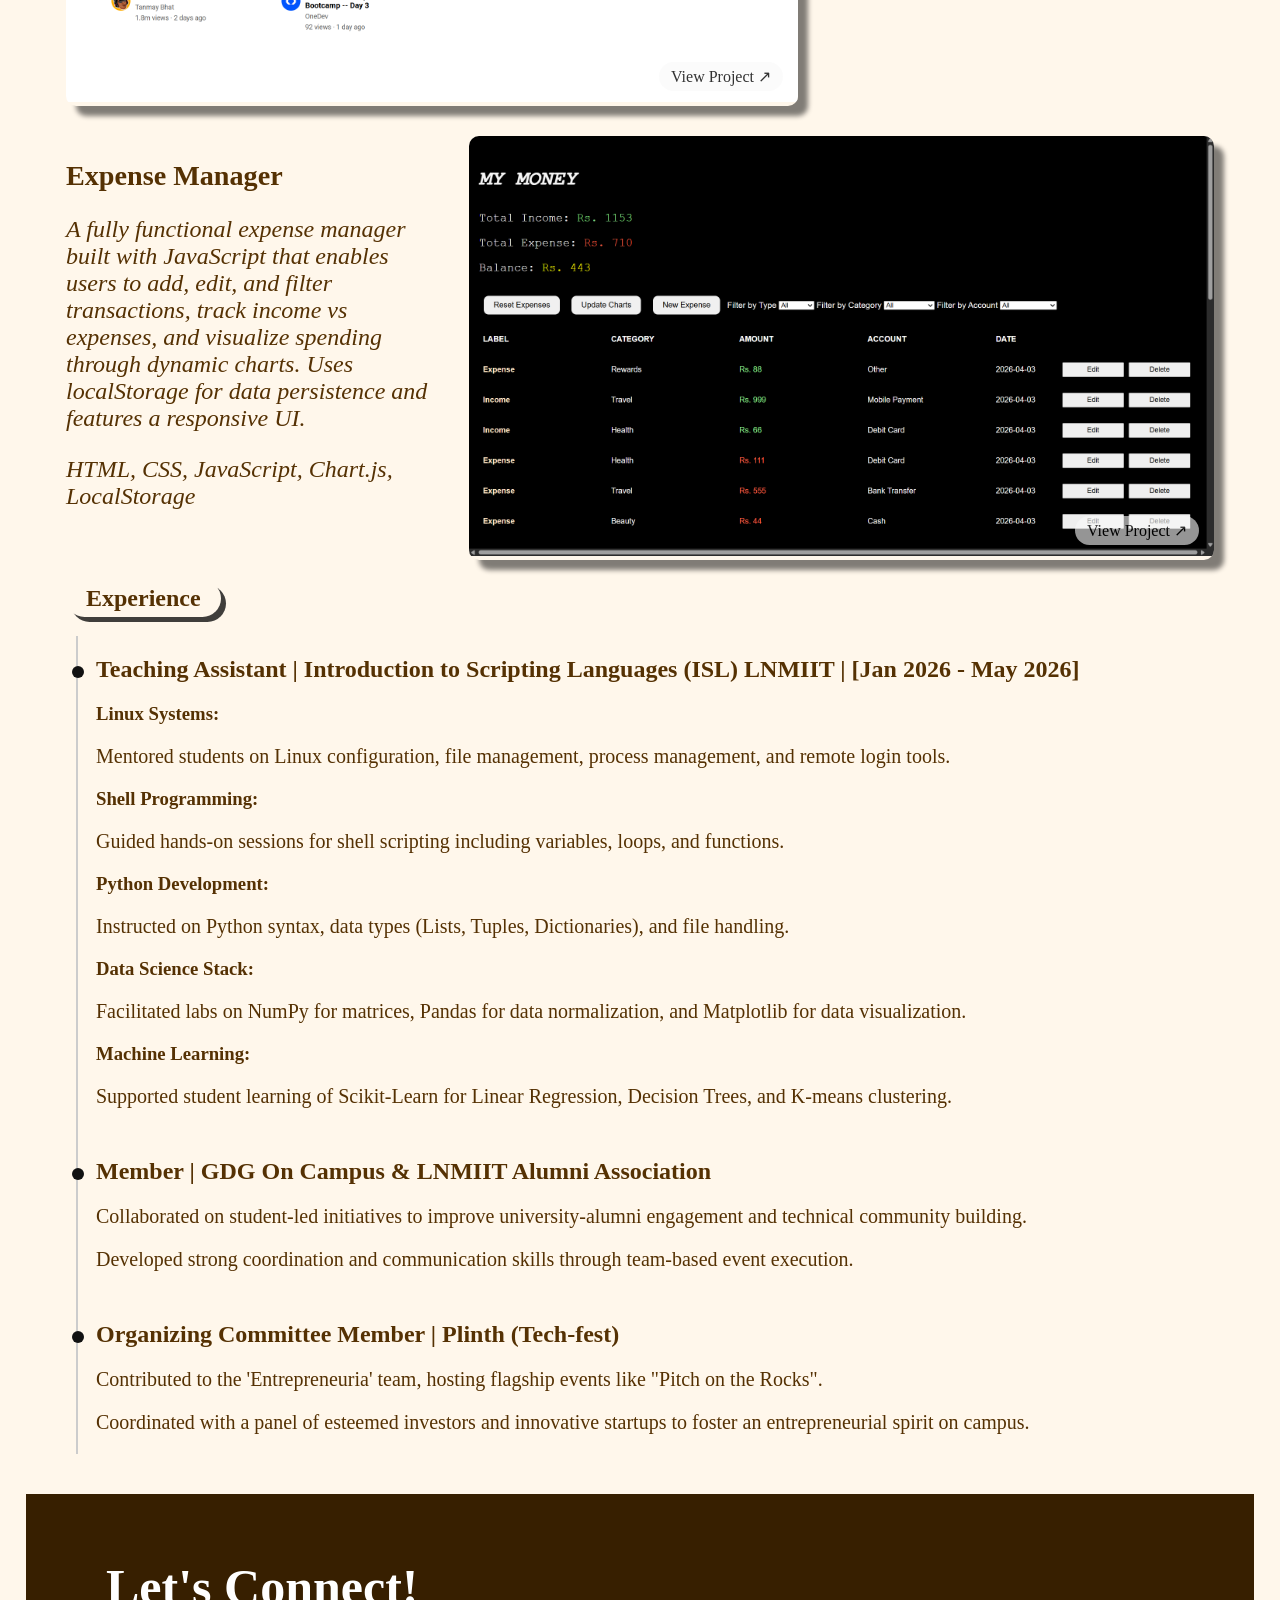
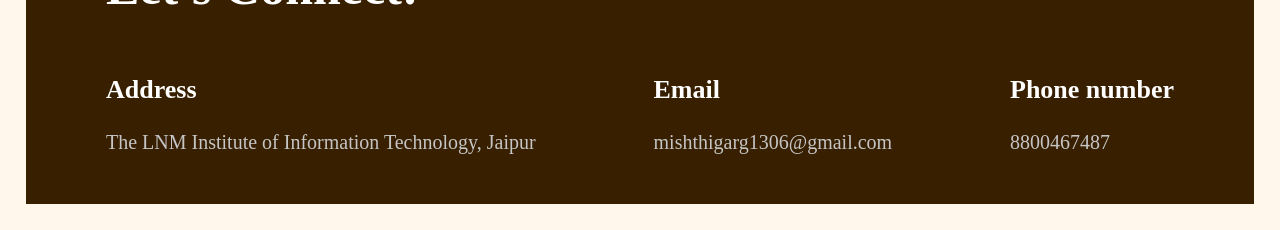
==== commit 1ada6980: "view project cue" ====
--- a/index.html
+++ b/index.html
@@ -135,7 +135,6 @@
 
           </div>
         </div>
-      </div>
       
       <div class="experience" id="experience">
         <h2 class="section-heading">Experience</h2>
--- a/main.css
+++ b/main.css
@@ -17,11 +17,12 @@
   right: 0;
 }
 .header-box{
+  z-index: 100;
   position: sticky;
   top: 0;
   padding-top: 30px;
   padding-bottom: 30px;
-  margin-bottom: 50px;
+  /* margin-bottom: 50px; */
   /* background-color: aquamarine; */
   background-color: rgb(255, 247, 235);
   border-bottom: 1px solid rgba(55, 31, 1, 0.2);
@@ -105,7 +106,23 @@
   box-shadow: 10px 10px 5px rgba(0, 0, 0, 0.497);
   border-radius: 10px;
   overflow: hidden;
-}
+  position: relative;
+}
+
+.thumbnail::after {
+  content: 'View Project ↗';
+  position: absolute;
+  bottom: 15px;
+  right: 15px;
+  background-color: rgba(250, 250, 250, 0.75);
+  color: black;
+  padding: 5px 12px;
+  font-size: clamp(12px, 2.2vw, 16px);
+  border-radius: 20px;
+  opacity: 0.8;
+  transition: opacity 0.3s;
+}
+
 
 .thumbnail:hover{
   cursor: pointer;
@@ -241,6 +258,9 @@
   background-color: rgb(255, 247, 235);
   /* color: rgb(55, 31, 0); */
    color: rgb(85, 49, 3);
+}
+.content{
+  padding: 28px;
 }
 .contact {
   margin-left: -40px;
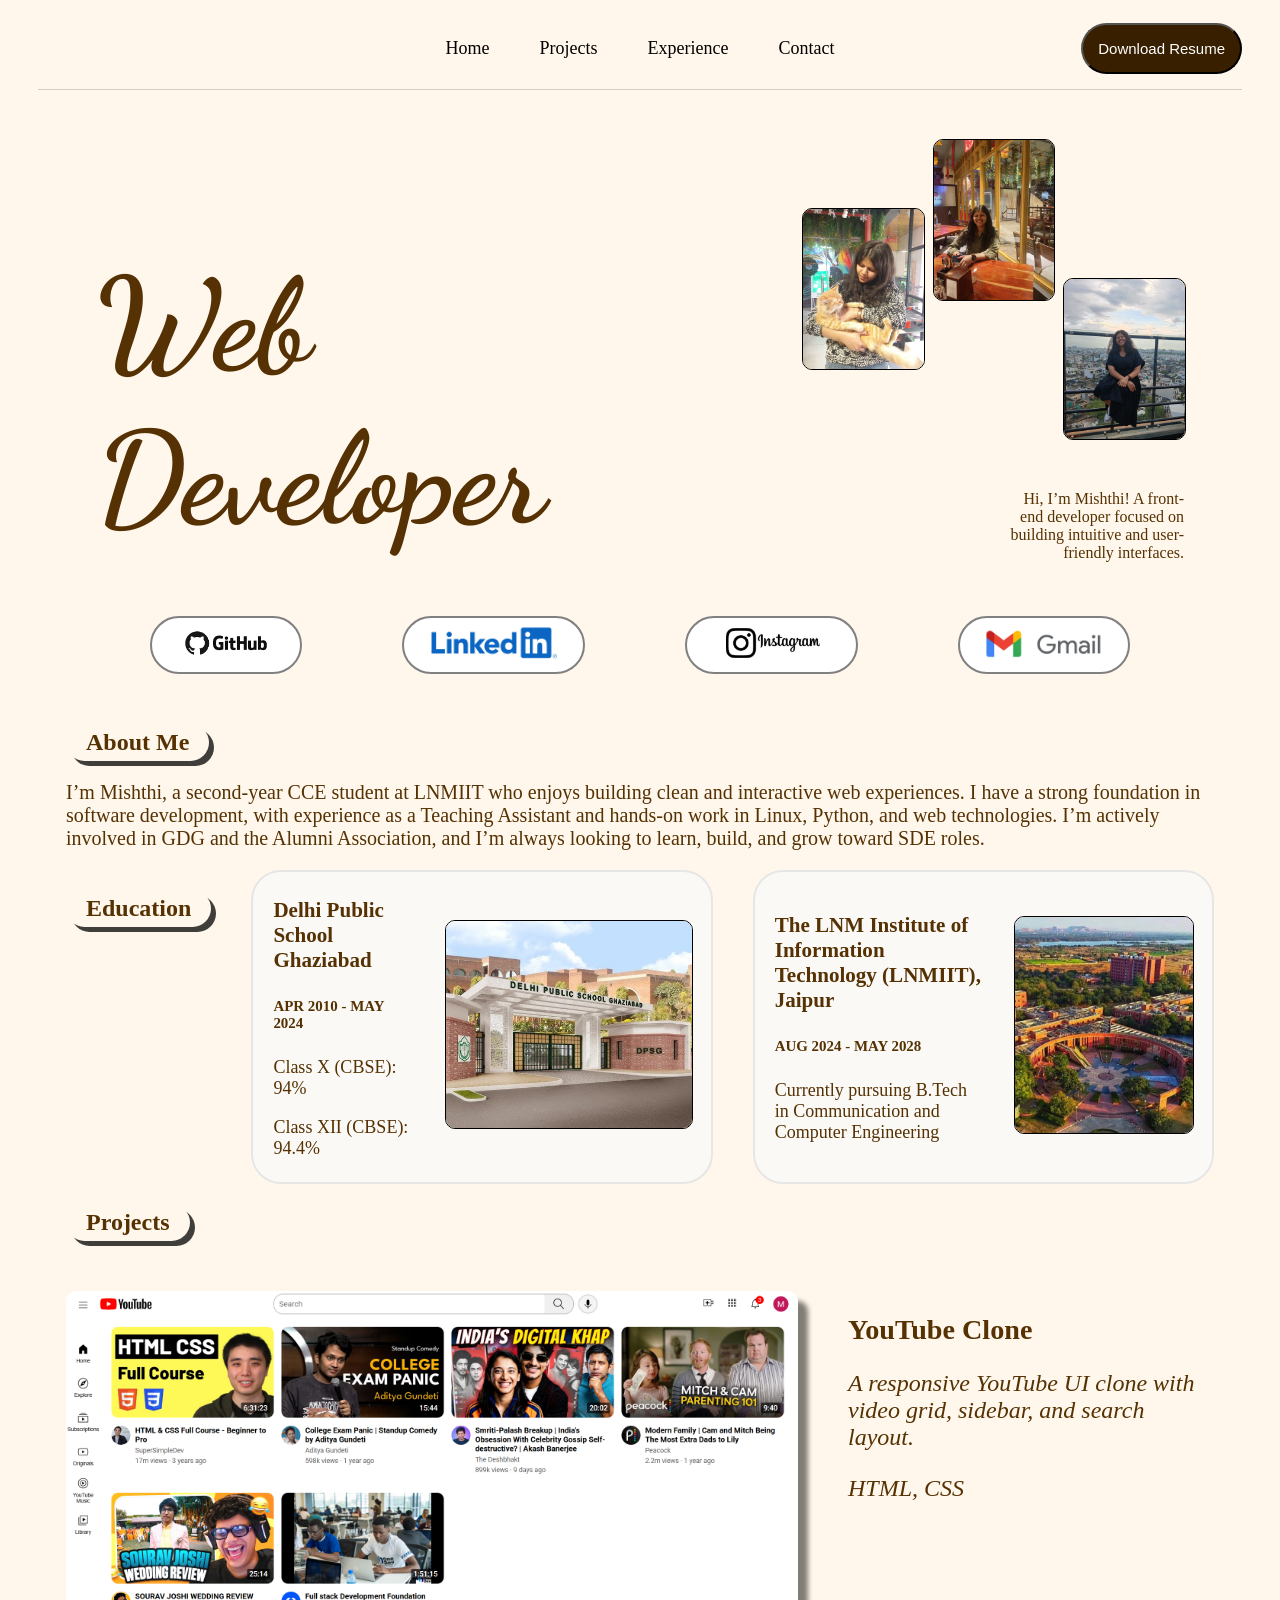
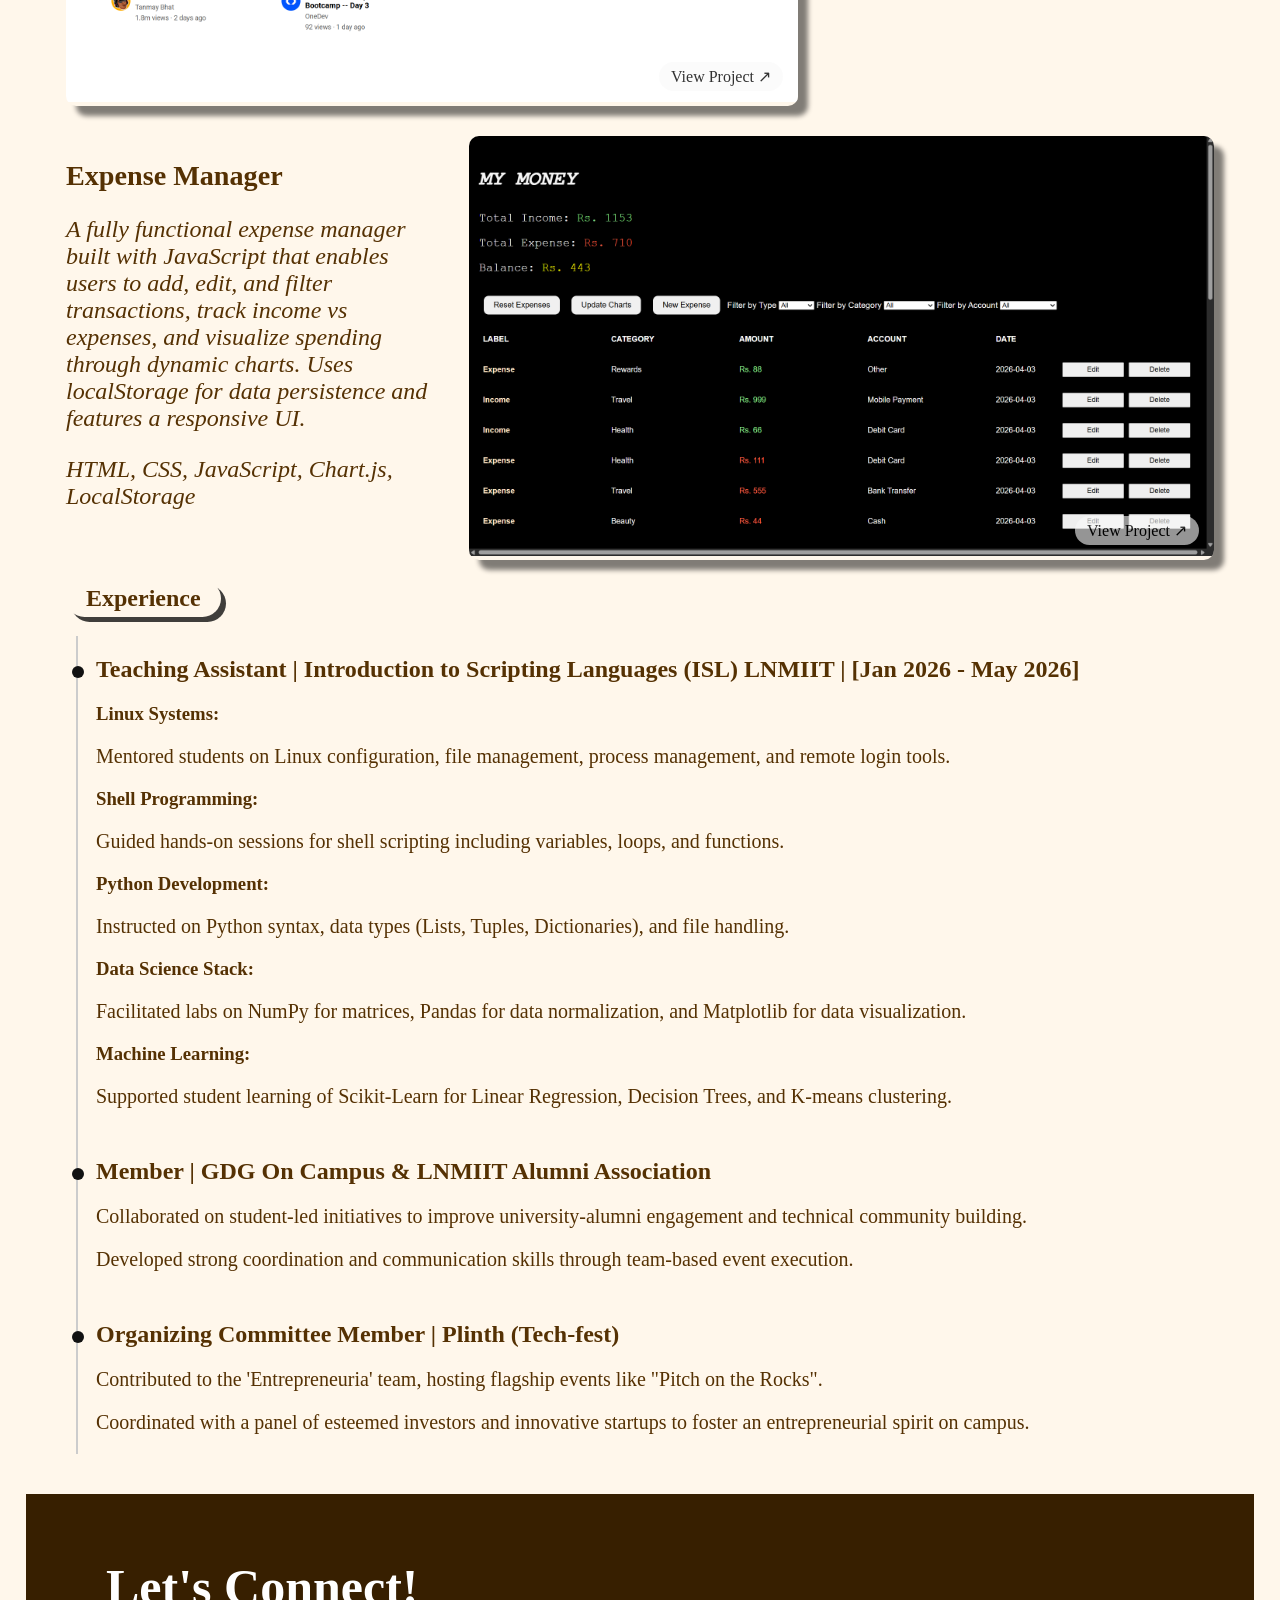
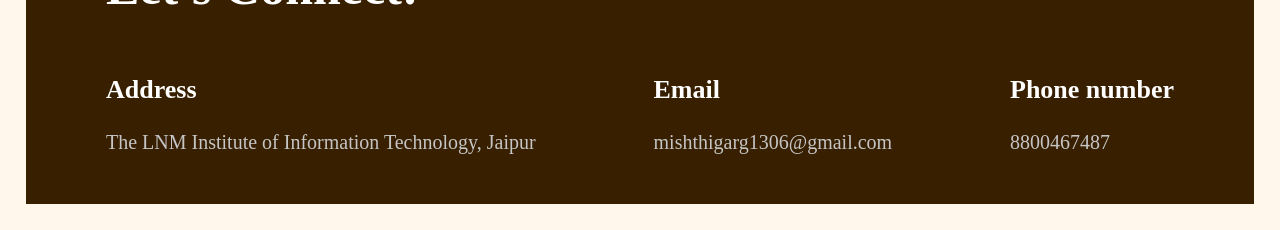
==== commit d2cf0804: "branch name correction" ====
--- a/index.html
+++ b/index.html
@@ -91,7 +91,7 @@
           <div class="edu-info">
             <h3>The LNM Institute of Information Technology (LNMIIT), Jaipur</h3>
             <h5>AUG 2024 - MAY 2028</h5>
-            <p>Currently pursuing B.Tech in Computer and Communication Engineering</p>
+            <p>Currently pursuing B.Tech in Communication and Computer Engineering</p>
           </div>
           <div class="edu-pic-div">
             <img class="edu-pic" src="lnmiit.jpg">
